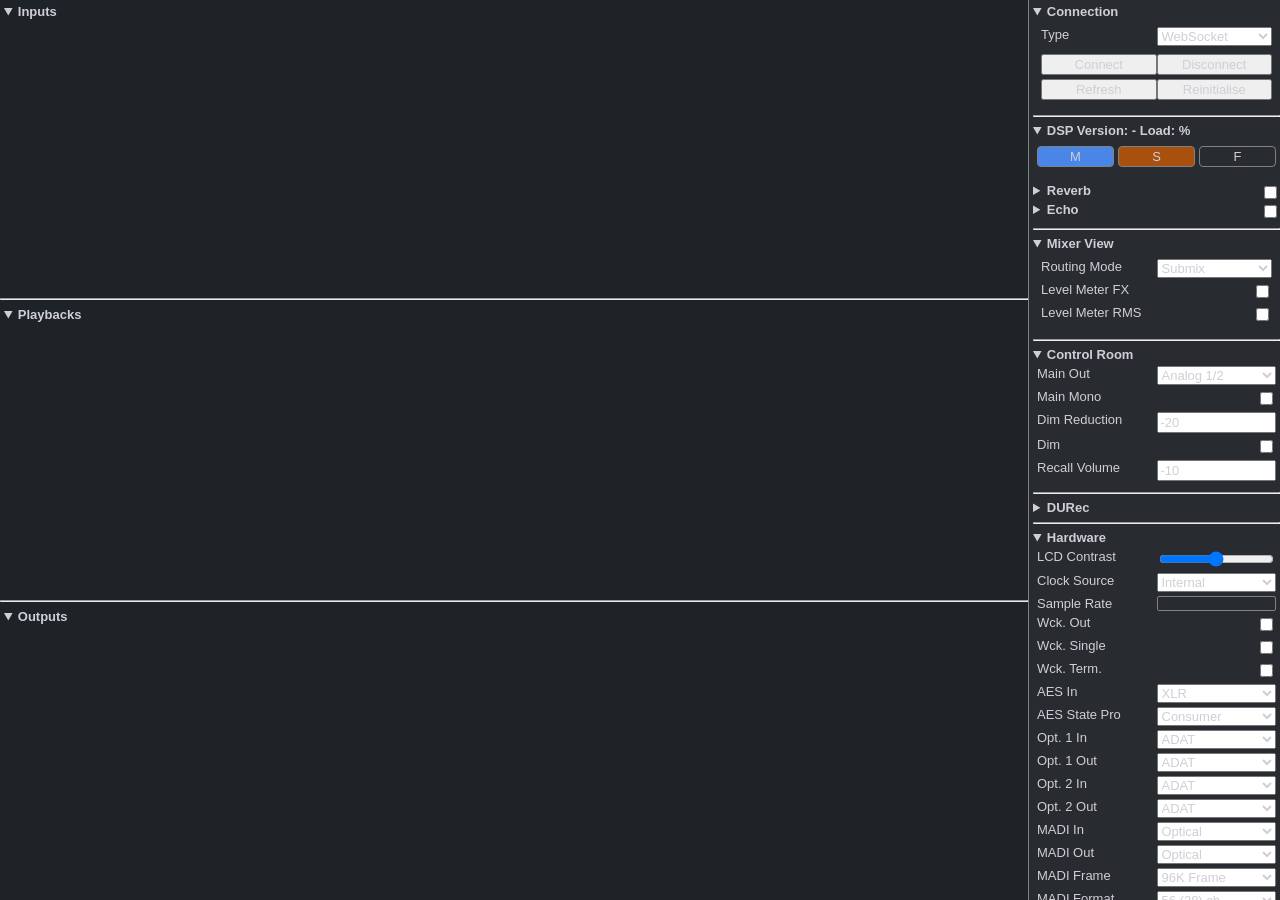
==== index.html @ 74b6ffef "web: few cosmetics in indes.html" ====
<!doctype html>
<html lang="en">
	<head>
		<title>oscmix Generic</title>
		<link rel="preload" href="css/theme/tm_dark_hi.css" as="style" />
		<link rel="stylesheet" href="css/theme/tm_dark_hi.css" />

		<link rel="preload" href="css/help.css" as="style" />
		<link rel="stylesheet" href="css/help.css" media="print" onload="this.media='all'" />
		<link rel="stylesheet" href="css/knob.css" />

		<link rel="preload" href="js/oscmix.js" as="script" />
		<link rel="preload" href="js/param.js" as="script" />
		<link rel="preload" href="js/help.js" as="script" />
	</head>
	<body>
		<template id="channel-template">
			<div class="channel-outer">
				<input id="submix" class="submix" type="radio" form="view" name="submix" data-type="output" />
				<div class="channel">
					<form id="channel-name-form" class="channel-name-form">
						<input id="channel-name" class="channel-name" />
					</form>
					<label id="pan">					
						<div class="knob-target"></div>
                    </label>
					<div class="channel-mute">
						<label class="toggle-button mute-button">M
						    <input class="mute-checkbox" type="checkbox"/>
						</label>
						<label class="toggle-button solo-button">S
						    <input class="solo-checkbox" type="checkbox"/>
						</label>
						<label class="toggle-button record-button">R
						    <input class="record-checkbox" type="checkbox"/>
						</label>
						<label class="toggle-button play-button">P
						    <input class="play-checkbox" type="checkbox"/>
						</label>
					</div>
					<div id="channel-meter-value" class="channel-meter-value">
						<div id="volume-meter-value">UFL</div>
					</div>
					<div id="channel-volume" class="channel-volume">
						<div id="volume-meter" class="meter-wrapper">
							<div class="meter-fill" style="height: 0%"></div>
						</div>
						<input
						id="volume-range"
						type="range"
						orient="vertical"
						min="-65"
						max="6"
						step="0.1"
						value="-65"
						list="volume-values" />
						<div class="channel-panel-buttons">
							<label class="toggle-button"
								>S<input type="checkbox" class="channel-show-settings"
								/></label>
							<label class="toggle-button channel-show-eq-label" data-type="input output"
								>EQ<input type="checkbox" class="channel-show-eq"
								/></label>
							<label class="toggle-button channel-show-dynamics-label" data-type="input output"
								>D<input type="checkbox" class="channel-show-dynamics"
								/></label>
						</div>
					</div>
					<input
					class="channel-volume-number"
					id="volume-number"
					type="number"
					min="-65"
					max="6"
					value="-65"
					step="0.5" />
					<select class="channel-volume-output" id="volume-output" data-type="input playback"></select>
				</div>
				<div class="channel-panel channel-panel-settings">
					<fieldset>
						<label>Stereo
							<span>
								<input type="checkbox" id="stereo" class="stereo" />
							</span>
						</label>
						<label data-flags="hi-z">Instr.
							<span>
								<input type="checkbox" id="hi-z" />
							</span>
						</label>
						<label data-flags="48v">48V
							<span>
								<input type="checkbox" id="48v" />
							</span>
						</label>
						<label data-flags="reflevel">Ref. Level
							<select id="reflevel">
								<option data-type="output">+4 dBu</option>
								<option>+13 dBu</option>
								<option>+19 dBu</option>
								<option data-type="output">+24 dBu</option>
							</select>
						</label>
						<label data-flags="gain">Gain
							<div class="knob-target"></div>
						</label>
						<!--							<label data-flags="eq/band1gain">bg1-->
						<!--								<div class="knob-target"></div>-->
						<!--							</label>-->
						<label data-flags="autoset">Autoset
							<span>
								<input type="checkbox" id="autoset" />
							</span>
						</label>
						<!---->
						<!--							<label data-flags="fx">FX-->
						<!--								<div class="knob-target"></div>-->
						<!--							</label>-->
						<label>FX
							<div class="fx-control">
								<input
								type="range"
								class="fx-slider"
								orient="vertical"
								min="-65"
								max="0"
								step="0.5"
								value="-65" />
								<input type="number" id="fx" min="-65" max="0" step="0.5" value="-65" />
							</div>
						</label>
						<!--						<label id="fx">-->
						<!--							<div class="knob-target"></div>-->
						<!--						</label>-->
						<label data-type="output">Crossfeed<select id="crossfeed">
								<option>Off</option>
								<option>1</option>
								<option>2</option>
								<option>3</option>
								<option>4</option>
								<option>5</option>
							</select></label>
						<label class="stereo-field">M/S Proc<span><input type="checkbox" id="msproc" /></span></label>
						<label>Phase<span><input type="checkbox" id="phase" /></span></label>
						<label data-type="output">Loopback<span><input type="checkbox" id="loopback" value="0" /></span></label>
						<label data-type="output">Volume Cal.
							<input
							id="volumecal"
							type="range"
							orient="vertical"
							min="-24"
							max="3"
							step="0.1"
							value="0" />
						</label>
						<label data-type="output">Room EQ
							<span>
								<input type="checkbox" id="roomeq" />
							</span>
						</label>
						<label data-type="output">REQ Delay
							<input
							id="roomeq/delay"
							type="range"
							orient="vertical"
							min="0"
							max="4.25"
							step="0.1"
							value="0" />
						</label>
						<label data-type="output">REQ b1 Type
							<input
							id="roomeq/band1type"
							type="range"
							orient="vertical"
							min="0"
							max="3"
							step="1"
							value="0" />
						</label>
						<label data-type="output">REQ b1 Gain
							<input
							id="roomeq/band1gain"
							type="range"
							orient="vertical"
							min="-20"
							max="20"
							step="0.1"
							value="0" />
						</label>
						<label data-type="output">REQ b2 Gain
							<input
							id="roomeq/band2gain"
							type="range"
							orient="vertical"
							min="-20"
							max="20"
							step="0.1"
							value="0" />
						</label>
						<!-- VOLUMECAL KNOB HIER
						<label data-flags="volumecal">VolCal
						<div class="knob-target"></div>
						</label>-->
						<!--							<button id="roomeq-show" data-type="output" class="roomeq">Room EQ</button>-->
					</fieldset>
				</div>
				<div class="channel-panel channel-panel-eq" data-type="input output">
					<svg id="eq-plot" class="eq-plot">
						<path id="eq-grid" class="eq-grid" />
						<polyline id="eq-curve" class="eq-curve" />
					</svg>
					<details open>
						<summary>EQ<input type="checkbox" id="eq" class="eq" /></summary>
						<div class="eq-controls">
							<div>Band</div>
							<div>1</div>
							<div>2</div>
							<div>3</div>
							<div>Type</div>
							<select id="eq/band1type">
								<option value="PEAK">Peak</option>
								<option value="LOW_SHELF">Low Shelf</option>
								<option value="HIGH_PASS">High Pass</option>
								<option value="LOW_PASS">Low Pass</option>
							</select>
							<output>Peak</output>
							<select id="eq/band3type">
								<option value="PEAK">Peak</option>
								<option value="HIGH_SHELF">High Shelf</option>
								<option value="LOW_PASS">Low Pass</option>
								<option value="HIGH_PASS">High Pass</option>
							</select>
							<div>Gain</div>
							<input id="eq/band1gain" type="number" min="-20" max="20" step="0.5" />
							<input id="eq/band2gain" type="number" min="-20" max="20" step="0.5" />
							<input id="eq/band3gain" type="number" min="-20" max="20" step="0.5" />
							<div>Freq.</div>
							<input id="eq/band1freq" type="number" min="20" max="20000" />
							<input id="eq/band2freq" type="number" min="20" max="20000" />
							<input id="eq/band3freq" type="number" min="20" max="20000" />
							<div>Q</div>
							<input id="eq/band1q" type="number" min="0.4" max="9.9" step="0.1" />
							<input id="eq/band2q" type="number" min="0.4" max="9.9" step="0.1" />
							<input id="eq/band3q" type="number" min="0.4" max="9.9" step="0.1" />
							<!--
							<label data-flags="eq/band1gain">bg1
							<div class="knob-target"></div>
							</label>
							<osc-knob id="eq/band1gain" min="-20" max="20" step="0.5" value="0" unit="dB" size="40" position="bottom-right"></osc-knob>
							<osc-knob id="eq/band2gain" min="-20" max="20" step="0.5" value="0" unit="dB" size="40"  position="bottom-right"></osc-knob>
							<osc-knob id="eq/band3gain" min="-20" max="20" step="0.5" value="0" unit="dB" size="40" position="bottom-right"></osc-knob>
							<div>Freq.</div>
							<osc-knob id="eq/band1freq" min="20" max="20000" step="1" value="1000" unit="Hz" size="40"></osc-knob>
							<osc-knob id="eq/band2freq" min="20" max="20000" step="1" value="1000" unit="Hz" size="40"></osc-knob>
							<osc-knob id="eq/band3freq" min="20" max="20000" step="1" value="1000" unit="Hz" size="40"></osc-knob>
							<div>Q</div>
							<osc-knob id="eq/band1q" min="0.4" max="9.9" step="0.1" value="1.0" size="40"></osc-knob>
							<osc-knob id="eq/band2q" min="0.4" max="9.9" step="0.1" value="1.0" size="40"></osc-knob>
							<osc-knob id="eq/band3q" min="0.4" max="9.9" step="0.1" value="1.0" size="40"></osc-knob>
							-->
						</div>
					</details>
					<details open>
						<summary>Low Cut<input id="lowcut" class="lowcut" type="checkbox" /></summary>
						<fieldset>
							<label
								>Slope<select id="lowcut/slope">
									<option>6 dB/oct</option>
									<option>12 dB/oct</option>
									<option>18 dB/oct</option>
									<option>24 dB/oct</option>
								</select></label
							>
							<label>Freq.<input id="lowcut/freq" type="number" min="20" max="500" /></label>
						</fieldset>
					</details>
				</div>
				<div class="channel-panel channel-panel-dynamics" data-type="input output">
					<details open>
						<summary>Dynamics<input id="dynamics" class="dynamics" type="checkbox" /></summary>
						<fieldset>
							<label>Gain<input id="dynamics/gain" type="number" min="-30" max="30" step="0.5" /></label>
							<label>Attack<input id="dynamics/attack" type="number" min="0" max="200" step="1" /></label>
							<label
								>Release<input id="dynamics/release" type="number" min="100" max="999" step="1"
								/></label>
							<label
								>Comp. Thres.<input id="dynamics/compthres" type="number" min="-60" max="0" step="0.5"
								/></label>
							<label
								>Comp. Ratio<input id="dynamics/compratio" type="number" min="1" max="10" step="0.1"
								/></label>
							<label
								>Exp. Thres.<input id="dynamics/expthres" type="number" min="-99" max="-20" step="0.5"
								/></label>
							<label
								>Exp. Ratio<input id="dynamics/expratio" type="number" min="1" max="10" step="0.1"
								/></label>
						</fieldset>
					</details>
					<details open>
						<summary>Auto Level<input id="autolevel" class="autolevel" type="checkbox" /></summary>
						<fieldset>
							<label>Max Gain
							    <input id="autolevel/maxgain" type="number" min="0" max="18" step="0.5"/>
							</label>
							<label>Headroom
							    <input id="autolevel/headroom" type="number" min="3" max="12" step="0.5"/></label>
							<label>Rise Time
							    <input id="autolevel/risetime" type="number" min="0.1" max="9.9" step="0.1"/>
							</label>
						</fieldset>
					</details>
				</div>
			</div>
		</template>
		<div id="channels">
			<details open><summary>Inputs</summary></details>
			<div id="inputs" class="channel-strip"></div>
			<hr />
			<details open><summary>Playbacks</summary></details>
			<div id="playbacks" class="channel-strip"></div>
			<hr />
			<details open><summary>Outputs</summary></details>
			<div id="outputs" class="channel-strip"></div>
		</div>
		<div id="sidebar">
			<details open>
				<summary>Connection<span id="connection-icon"></span></summary>
				<form id="connection">
					<fieldset>
						<label
							>Type<select id="connection-type">
								<option id="connection-type-websocket" selected>WebSocket</option>
								<option id="connection-type-midi">MIDI</option>
							</select>
						</label>
						<label class="connection-midi">MIDI Input<select id="connection-midi-input"></select></label>
						<label class="connection-midi">MIDI Output<select id="connection-midi-output"></select></label>
						<label class="connection-websocket"
							>Server<input id="connection-websocket-address" size="1" value="ws://localhost:8222"
							/></label>
					</fieldset>
					<fieldset>
						<button id="connection-connect">Connect</button>
						<button id="connection-disconnect">Disconnect</button>
						<button id="connection-refresh">Refresh</button>
						<button id="connection-reinitialise">Reinitialise</button>
					</fieldset>
				</form>
			</details>
			<hr />
		

			<details open>
				<summary>
					DSP Version: <span id="hardware-dspvers"></span> - Load: <span id="hardware-dspload"></span>%
				</summary>
				<form id="global">
					<div class="controlroom-button-group">
						<label class="toggle-button" title="Global Mute Enable">
							M<input id="controlroom-muteenable" type="checkbox" />
						</label>
						<label class="toggle-button" title="Global Solo Enable">
							S<input id="main-soloenable" type="checkbox" />
						</label>
						<label class="toggle-button" title="Global AdHoc Fadergroup">
							F<input id="main-adhocfaderenable" type="checkbox" />
						</label>
					</div>
					<fieldset>
						<!--<label>DSP Load<output id="hardware-dspload"></output></label>-->
						<!--<label>DSP Version<output id="hardware-dspvers"></output></label>	-->
					</fieldset>
				</form>
			</details>

			<details>
				<summary>Reverb<input id="reverb-enabled" type="checkbox" /></summary>
				<fieldset>
					<label>Type
                        <select id="reverb-type">
							<option>Small Room</option>
							<option>Medium Room</option>
							<option>Large Room</option>
							<option>Walls</option>
							<option>Shorty</option>
							<option>Attack</option>
							<option>Swagger</option>
							<option>Old School</option>
							<option>Echoistic</option>
							<option>8plus9</option>
							<option>Grand Wide</option>
							<option>Thicker</option>
							<option>Envelope</option>
							<option>Gated</option>
							<option>Space</option>
						</select>
					</label>
					<label>Pre Delay<input id="reverb-predelay" type="number" min="0" max="999" step="1" /></label>
					<label>Low Cut<input id="reverb-lowcut" type="number" min="20" max="500" step="1" /></label>
					<label>Room Scale<input id="reverb-roomscale" type="number" min="0.5" max="3" step="0.01" /></label>
					<label>Attack<input id="reverb-attack" type="number" min="5" max="400" step="1" /></label>
					<label>Hold<input id="reverb-hold" type="number" min="5" max="400" step="1" /></label>
					<label>Release<input id="reverb-release" type="number" min="5" max="400" step="1" /></label>
					<label>High Cut<input id="reverb-highcut" type="number" min="2000" max="20000" step="100" /></label>
					<label>Time<input id="reverb-time" type="number" min="0.1" max="4.9" step="0.1" /></label>
					<label>High Damp<input id="reverb-highdamp" type="number" min="2000" max="20000" step="100"/></label>
					<label>Smooth<input id="reverb-smooth" type="number" min="0" max="100" step="1" /></label>
					<label>Volume<input id="reverb-volume" type="number" min="-65" max="6" step="0.5" /></label>
					<label>Width<input id="reverb-width" type="number" min="0" max="1" step="0.01" /></label>
				</fieldset>
			</details>
	
			<details>
				<summary>Echo<input id="echo-enabled" type="checkbox" /></summary>
				<fieldset>
					<label>Type
                        <select id="echo-type">
							<option>Stereo Echo</option>
							<option>Stereo Cross</option>
							<option>Pong Echo</option>
						</select></label>
					<label>Delay<input id="echo-delay" type="number" min="0" max="2" step="0.01" /></label>
					<label>Feedback<input id="echo-feedback" type="number" min="0" max="100" step="1" /></label>
					<label>Width<input id="echo-width" type="number" min="0" max="1" step="0.01" /></label>
					<label>High Cut
                        <select id="echo-highcut">
							<option>Off</option>
							<option>16 kHz</option>
							<option>12 kHz</option>
							<option>8 kHz</option>
							<option>4 kHz</option>
							<option>2 kHz</option>
						</select>
					</label>
					<label>Volume<input id="echo-volume" type="number" min="-65" max="6" step="0.5" /></label>
				</fieldset>
			</details>
			<hr />
			<details open>
				<summary>Mixer View</summary>
				<form id="view">
					<fieldset>
						<label
							>Routing Mode<select id="routing-mode" name="routingmode">
								<option value="submix">Submix</option>
								<option value="free">Free</option>
							</select></label
						>
						<label
							>Level Meter FX<span><input id="meter-fx" name="meterfx" type="checkbox" /></span
							></label>
						<label
							>Level Meter RMS<span><input id="meter-rms" name="meterrms" type="checkbox" /></span
							></label>
					</fieldset>
				</form>
			</details>
			<hr />


			<!--			<details>
			<summary>Reverb<input id="reverb-enabled" type="checkbox"></summary>
			<fieldset>
			<label>Type<select id="reverb-type">
			<option>Small Room</option>
			<option>Medium Room</option>
			<option>Large Room</option>
			<option>Walls</option>
			<option>Shorty</option>
			<option>Attack</option>
			<option>Swagger</option>
			<option>Old School</option>
			<option>Echoistic</option>
			<option>8plus9</option>
			<option>Grand Wide</option>
			<option>Thicker</option>
			<option>Envelope</option>
			<option>Gated</option>
			<option>Space</option>
			</select></label>
			<label>Pre Delay<input id="reverb-predelay" type="number" min="0" max="999" step="1"></label>
			<label>Low Cut<input id="reverb-lowcut" type="number" min="20" max="500" step="1"></label>
			<label>Room Scale<input id="reverb-roomscale" type="number" min="0.5" max="3" step="0.01"></label>
			<label>Attack<input id="reverb-attack" type="number" min="5" max="400" step="1"></label>
			<label>Hold<input id="reverb-hold" type="number" min="5" max="400" step="1"></label>
			<label>Release<input id="reverb-release" type="number" min="5" max="400" step="1"></label>
			<label>High Cut<input id="reverb-highcut" type="number" min="2000" max="20000" step="100"></label>
			<label>Time<input id="reverb-time" type="number" min="0.1" max="4.9" step="0.1"></label>
			<label>High Damp<input id="reverb-highdamp" type="number" min="2000" max="20000" step="100"></label>
			<label>Smooth<input id="reverb-smooth" type="number" min="0" max="100" step="1"></label>
			<label>Volume<input id="reverb-volume" type="number" min="-65" max="6" step="0.5"></label>
			<label>Width<input id="reverb-width" type="number" min="0" max="1" step="0.01"></label>
			</fieldset>
			</details>
			<hr>
			<details>
			<summary>Echo<input id="echo-enabled" type="checkbox"></summary>
			<fieldset>
			<label>Type<select id="echo-type">
			<option>Stereo Echo</option>
			<option>Stereo Cross</option>
			<option>Pong Echo</option>
			</select></label>
			<label>Delay<input id="echo-delay" type="number" min="0" max="2" step="0.01"></label>
			<label>Feedback<input id="echo-feedback" type="number" min="0" max="100" step="1"></label>
			<label>Width<input id="echo-width" type="number" min="0" max="1" step="0.01"></label>
			<label>High Cut<select id="echo-highcut">
			<option>Off</option>
			<option>16 kHz</option>
			<option>12 kHz</option>
			<option>8 kHz</option>
			<option>4 kHz</option>
			<option>2 kHz</option>
			</select></label>
			<label>Volume<input id="echo-volume" type="number" min="-65" max="6" step="0.5"></label>
			</fieldset>
			</details>
			<hr>-->

			<details open>
				<summary>Control Room</summary>
				<fieldset>
					<label
						>Main Out<select id="controlroom-mainout">
							<option>Analog 1/2</option>
							<option>Analog 3/4</option>
							<option>Analog 5/6</option>
							<option>Analog 7/8</option>
							<option>Phones 9/10</option>
							<option>Phones 11/12</option>
							<option>AES L/R</option>
							<option>ADAT 1/2</option>
							<option>ADAT 3/4</option>
							<option>ADAT 5/6</option>
							<option>ADAT 7/8</option>
							<option>ADAT 9/10</option>
							<option>ADAT 11/12</option>
							<option>ADAT 13/14</option>
							<option>ADAT 15/16</option>
						</select></label
					>
					<label
						>Main Mono<span><input id="controlroom-mainmono" type="checkbox" /></span
						></label>
					<label
						>Dim Reduction<input
						id="controlroom-dimreduction"
						type="number"
						min="-65"
						max="0"
						step="0.1"
						value="-20"
						/></label>
					<label>Dim
					    <span>
					        <input id="controlroom-dim" type="checkbox" />
					     </span>
					</label>
					<label
						>Recall Volume<input
						id="controlroom-recallvolume"
						type="number"
						min="-65"
						max="0"
						step="0.1"
						value="-10"
						/></label>
				</fieldset>
			</details>
			<hr />
			<details>
				<summary>DURec</summary>
				<fieldset>
					<label
						>File:
						<select id="durec-file">
							<option value="-1">New Recording...</option>
						</select>
					</label>
					<label>Samplerate: <output id="durec-samplerate">---</output></label>
					<label>Channels: <output id="durec-channels">--</output></label>
					<label
						>Time:
						<input type="range" id="durec-time" min="0" max="0" step="1" />
					</label>
					<output id="durec-time-display">00:00:00</output>
					<div class="durec-controls">
						<button id="durec-record">Record</button>
						<button id="durec-play">Play</button>
						<button id="durec-stop">Stop</button>
						<button id="durec-delete">Delete</button>
					</div>
				</fieldset>
			</details>
			<hr />
			<details open>
				<summary>Hardware</summary>
				<fieldset>
					<label>LCD Contrast
						<input
						type="range"
						id="hardware-lcdcontrast"
						orient="vertical"
						min="-20"
						max="20"
						step="1"
						value="0" />
					</label>
					<label>Clock Source
						<select id="clock-source">
							<option>Internal</option>
							<option>Word Clock</option>
							<option>AES (S/PDIF)</option>
							<option>Opt. 1 (AES)</option>
							<option>Opt. 2 (Optical)</option>
							<option>MADI Opt.</option>
							<option>MADI Coax.</option>
						</select>
					</label>
					<label>Sample Rate<output id="clock-samplerate"></output></label>
					<label>Wck. Out<span><input id="clock-wckout" type="checkbox" /></span></label>
					<label>Wck. Single<span><input id="clock-wcksingle" type="checkbox" /></span></label>
					<label>Wck. Term.<span><input id="clock-wckterm" type="checkbox" /></span></label>
					<label>AES In
						<select id="hardware-aesin">
							<option>XLR</option>
							<option>Opt. 2</option>
						</select>
					</label>
					<label>AES State Pro<select id="hardware-spdifout">
							<option>Consumer</option>
							<option>Professional</option>
						</select></label>
					<label
						>Opt. 1 In<select id="hardware-opticalin">
							<option>ADAT</option>
							<option>S/PDIF</option>
						</select></label
					>
					<label
						>Opt. 1 Out<select id="hardware-opticalout">
							<option>ADAT</option>
							<option>S/PDIF</option>
						</select></label
					>
					<label
						>Opt. 2 In<select id="hardware-opticalin2">
							<option>ADAT</option>
							<option>S/PDIF</option>
							<option>AES</option>
						</select></label
					>
					<label
						>Opt. 2 Out<select id="hardware-opticalout2">
							<option>ADAT</option>
							<option>S/PDIF</option>
							<option>AES</option>
						</select></label
					>
					<label
						>MADI In
						<select id="hardware-madiinput">
							<option>Optical</option>
							<option>Coaxial</option>
							<option>Auto</option>
							<option>Split</option>
						</select>
					</label>
					<label
						>MADI Out
						<select id="hardware-madioutput">
							<option>Optical</option>
							<option>Mirror</option>
							<option>Split</option>
						</select>
					</label>
					<label
						>MADI Frame
						<select id="hardware-madiframe">
							<option>96K Frame</option>
							<option>48K Frame</option>
						</select>
					</label>
					<label
						>MADI Format
						<select id="hardware-madiformat">
							<option>56 (28) ch</option>
							<option>64 (32 ch)</option>
						</select>
					</label>
					<label
						>Record EQ+D<span><input id="hardware-eqdrecord" type="checkbox" /></span
						></label>
					<label
						>DSP Available
						<output id="hardware-dspavail"></output>
					</label>
					<label
						>DSP Status
						<output id="hardware-dspstatus"></output>
					</label>
					<label
						>CC Mode<select id="hardware-ccmode">
							<option>Off</option>
							<option>On</option>
						</select></label
					>
					<label
						>Interface Mode<select id="hardware-interfacemode">
							<option>Auto</option>
							<option>USB2</option>
							<option>USB3</option>
							<option>CC</option>
						</select></label
					>
					<label
						>CC Mix<select id="hardware-ccmix">
							<option>TotalMix</option>
							<option>6 ch. + phones</option>
							<option>8 ch.</option>
							<option>20 ch.</option>
						</select></label
					>

					<label
						>CC Routing<select id="hardware-ccrouting">
							<option>All Ch.</option>
							<option>Phones</option>
						</select></label
					>
					<label
						>Standalone MIDI<select id="hardware-standalonemidi">
							<option>Off</option>
							<option>MIDI 1</option>
							<option>MIDI 2</option>
						</select></label
					>
					<label
						>Standalone ARC<select id="hardware-standalonearc">
							<option>Volume</option>
							<option>1s Op</option>
							<option>Normal</option>
						</select></label
					>
				</fieldset>
			</details>
			<hr />
			<details>
				<summary>Keys</summary>
				<fieldset>
					<label>Lock Keys
                        <select id="hardware-lockkeys">
							<option>Off</option>
							<option>Keys</option>
							<option>All</option>
						</select>
					</label>
					<label>Remap Keys
					    <span>
					        <input id="hardware-remapkeys" type="checkbox" />
					    </span>
					</label>
					<!--					<label>Remap Keys<select id="hardware-remapkeys">-->
					<!--						<option>Off</option>-->
					<!--						<option>On</option>-->
					<!--					</select></label>-->
					<label>MIC / GAIN
                        <select id="hardware-programkey01">
							<option>Default</option>
							<option>Load Setup 1</option>
							<option>Load Setup 2</option>
							<option>Load Setup 3</option>
							<option>Load Setup 4</option>
							<option>Load Setup 5</option>
							<option>Load Setup 6</option>
							<option>DIM</option>
							<option>Recall</option>
							<option>Mute Enable</option>
							<option>Main Mono</option>
							<option>Main Mute</option>
							<option>Main Out Low Cut</option>
							<option>Main Out EQ</option>
							<option>Main Out Dynamics</option>
							<option>Main Out AutoLevel</option>
							<option>Phones 9/10 Mute</option>
							<option>Phones 9/10 Low Cut</option>
							<option>Phones 9/10 EQ</option>
							<option>Phones 9/10 Dynamics</option>
							<option>Phones 9/10 AutoLevel</option>
							<option>Phones 11/12 Mute</option>
							<option>Phones 11/12 Low Cut</option>
							<option>Phones 11/12 EQ</option>
							<option>Phones 11/12 Dynamics</option>
							<option>Phones 11/12 AutoLevel</option>
							<option>Reverb enable</option>
							<option>Echo enable</option>
							<option>Durec Record</option>
							<option>Durec Play/Pause</option>
							<option>Durec Stop</option>
							<option>Durec Previous</option>
							<option>Durec Next</option>
							<option>TotalMix FX</option>
						</select>
					</label>
					<label>REC / PLAY
                        <select id="hardware-programkey02">
							<option>Default</option>
							<option>Load Setup 1</option>
							<option>Load Setup 2</option>
							<option>Load Setup 3</option>
							<option>Load Setup 4</option>
							<option>Load Setup 5</option>
							<option>Load Setup 6</option>
							<option>DIM</option>
							<option>Recall</option>
							<option>Mute Enable</option>
							<option>Main Mono</option>
							<option>Main Mute</option>
							<option>Main Out Low Cut</option>
							<option>Main Out EQ</option>
							<option>Main Out Dynamics</option>
							<option>Main Out AutoLevel</option>
							<option>Phones 9/10 Mute</option>
							<option>Phones 9/10 Low Cut</option>
							<option>Phones 9/10 EQ</option>
							<option>Phones 9/10 Dynamics</option>
							<option>Phones 9/10 AutoLevel</option>
							<option>Phones 11/12 Mute</option>
							<option>Phones 11/12 Low Cut</option>
							<option>Phones 11/12 EQ</option>
							<option>Phones 11/12 Dynamics</option>
							<option>Phones 11/12 AutoLevel</option>
							<option>Reverb enable</option>
							<option>Echo enable</option>
							<option>Durec Record</option>
							<option>Durec Play/Pause</option>
							<option>Durec Stop</option>
							<option>Durec Previous</option>
							<option>Durec Next</option>
							<option>TotalMix FX</option>
						</select>
					</label>
					<label>CHAN / MIX
                        <select id="hardware-programkey03">
							<option>Default</option>
							<option>Load Setup 1</option>
							<option>Load Setup 2</option>
							<option>Load Setup 3</option>
							<option>Load Setup 4</option>
							<option>Load Setup 5</option>
							<option>Load Setup 6</option>
							<option>DIM</option>
							<option>Recall</option>
							<option>Mute Enable</option>
							<option>Main Mono</option>
							<option>Main Mute</option>
							<option>Main Out Low Cut</option>
							<option>Main Out EQ</option>
							<option>Main Out Dynamics</option>
							<option>Main Out AutoLevel</option>
							<option>Phones 9/10 Mute</option>
							<option>Phones 9/10 Low Cut</option>
							<option>Phones 9/10 EQ</option>
							<option>Phones 9/10 Dynamics</option>
							<option>Phones 9/10 AutoLevel</option>
							<option>Phones 11/12 Mute</option>
							<option>Phones 11/12 Low Cut</option>
							<option>Phones 11/12 EQ</option>
							<option>Phones 11/12 Dynamics</option>
							<option>Phones 11/12 AutoLevel</option>
							<option>Reverb enable</option>
							<option>Echo enable</option>
							<option>Durec Record</option>
							<option>Durec Play/Pause</option>
							<option>Durec Stop</option>
							<option>Durec Previous</option>
							<option>Durec Next</option>
							<option>TotalMix FX</option>
						</select>
					</label>
					<label>SETUP / REV
                        <select id="hardware-programkey04">
							<option>Default</option>
							<option>Load Setup 1</option>
							<option>Load Setup 2</option>
							<option>Load Setup 3</option>
							<option>Load Setup 4</option>
							<option>Load Setup 5</option>
							<option>Load Setup 6</option>
							<option>DIM</option>
							<option>Recall</option>
							<option>Mute Enable</option>
							<option>Main Mono</option>
							<option>Main Mute</option>
							<option>Main Out Low Cut</option>
							<option>Main Out EQ</option>
							<option>Main Out Dynamics</option>
							<option>Main Out AutoLevel</option>
							<option>Phones 9/10 Mute</option>
							<option>Phones 9/10 Low Cut</option>
							<option>Phones 9/10 EQ</option>
							<option>Phones 9/10 Dynamics</option>
							<option>Phones 9/10 AutoLevel</option>
							<option>Phones 11/12 Mute</option>
							<option>Phones 11/12 Low Cut</option>
							<option>Phones 11/12 EQ</option>
							<option>Phones 11/12 Dynamics</option>
							<option>Phones 11/12 AutoLevel</option>
							<option>Reverb enable</option>
							<option>Echo enable</option>
							<option>Durec Record</option>
							<option>Durec Play/Pause</option>
							<option>Durec Stop</option>
							<option>Durec Previous</option>
							<option>Durec Next</option>
							<option>TotalMix FX</option>
						</select>
					</label>
				</fieldset>
			</details>
            <hr />
            <details>
				<summary>Setups</summary>
				<form id="setup" title="Setup Slots">
					<div class="controlroom-button-group">
						<fieldset>
							<label class="toggle-button" title="Setup 1"
								>Setup 1
								<input type="radio" name="setup-slot" value="0" class="setup-slot" />
							</label>
							<label class="toggle-button" title="Setup 2"
								>Setup 2
								<input type="radio" name="setup-slot" value="1" class="setup-slot" />
							</label>
							<label class="toggle-button" title="Setup 3"
								>Setup 3
								<input type="radio" name="setup-slot" value="2" class="setup-slot" />
							</label>
							<label class="toggle-button" title="Setup 4"
								>Setup 4
								<input type="radio" name="setup-slot" value="3" class="setup-slot" />
							</label>
							<label class="toggle-button" title="Setup 5"
								>Setup 5
								<input type="radio" name="setup-slot" value="4" class="setup-slot" />
							</label>
							<label class="toggle-button" title="Setup 6"
								>Setup 6
								<input type="radio" name="setup-slot" value="5" class="setup-slot" />
							</label>
						</fieldset>
					</div>
					<div class="controlroom-button-group">
						<label class="toggle-button" title="Store current state into selected setup slot on device">
							Store<input id="store-button" type="checkbox" />
						</label>
						<label class="toggle-button" title="Load selected setup state from device (Doesn't work yet - needs to be implemented)">
							Load<input id="load-button" type="checkbox" />
						</label>
					</div>
					<!--
					<div class="store-action">
					<button type="button" id="store-button" class="toggle-button">Store</button>
					</div>-->
				</form>
			</details>
			<hr />
			<details>
				<summary>ARC USB</summary>
				<fieldset>
					<label title="Open ARC USB Control Window">ARC Control
						<button id="open-arc-control">Open ARC</button>
					</label>
				</fieldset>
			</details>
			<hr />
				<details>
				<summary>UI Settings</summary>
				<fieldset>
					<label title="Shows Help for URL Parameters">Help:
						<button class="help-button" id="url-help-button">Open</button>
					</label>
				</fieldset>
				<form id="ui-settings">
					<fieldset>
						<label title="Select your preferred UI Theme">Theme:
							<select id="ui-style-select">
								<option value="css/theme/tm_dark_hi.css">TM dark (High Contrast)</option>
								<option value="css/theme/tm_dark.css">TM dark</option>
								<option value="css/theme/tm_light.css">TM light</option>
								<option value="css/theme/default.css">Minimal</option>
								<option value="css/theme/cust.css">Custom</option>
							</select>
						</label>
					</fieldset>
				</form>
			</details>
			<hr />
			<div id="help-container"></div>
			<details>
				<summary>Debug</summary>
				<form id="debug">
					<fieldset>
						<legend>Console Log</legend>
						<label title="Logs incoming OSC Messages in Broser Console. For better Performance, disable if not needed.">
							<input type="checkbox" id="debug-incoming"> Incoming OSC
						</label><br>
						<label title="Logs outgoing OSC Messages in Broser Console. For better Performance, disable if not needed.">
							<input type="checkbox" id="debug-outgoing"> Outgoing OSC
						</label><br>
						<label title="Logs other OSC Messages in Broser Console. For better Performance, disable if not needed.">
							<input type="checkbox" id="debug-other"> Other OSC
						</label><br>
						<label title="Logs Level-Meter OSC Messages in Broser Console. Floods the Console! Eenable only if needed.">>
							<input type="checkbox" id="debug-level"> Levels
						</label><br>
						<label title="Logs ARC USB related OSC Messages in Broser Console. For better Performance, disable if not needed.">>
							<input type="checkbox" id="debug-arc"> ARC messages
						</label>
					</fieldset>
					<fieldset>
						<legend>Register/Value</legend>
						<label>Reg (0x...)
							<input id="debug-register" />
						</label>
						<label>Val (0x...)
							<input id="debug-value" />
						</label>
						<label>Send to Unit
							<button id="debug-set-register">Fire!</button>
						</label>
					</fieldset>
				</form>
			</details>
			<hr />
		</div>
		<datalist id="volume-values">
			<option value="6" label="6 dB"></option>
			<option value="0" label="0 dB"></option>
			<option value="-6" label="-6 dB"></option>
			<option value="-18" label="-18 dB"></option>
			<option value="-42" label="-42 dB"></option>
		</datalist>
		<script>
			window.addEventListener("DOMContentLoaded", function () {
				if (typeof configureFromUrl === "function") {
					configureFromUrl();
				}
				if (typeof initHelp !== "undefined") {
					initHelp();
				}
			});
		</script>
		<script type="module" src="js/oscmix.js" defer></script>
		<script src="js/param.js" defer></script>
		<script src="js/help.js" defer></script>
		<script type="module" src="js/knob.js" defer></script>
	</body>
</html>
---- css/theme/tm_dark_hi.css ----
:root {

	/* Dimensions */
	--channel-width: 90px;
	--sidebar-width: 19em;

	/* Base Colors */
	--background-color: #1E2328;
	--background-sidebar-color: #282c30;
	--background-submix-color: #47525C;
	--text-color: #d0ced6;
	--text-highlight-color: #fbf8f8;
	--border-color: gray;
	--border-highlight-color: lightgray;

	/* Base Toggle-Button colors */
	--toggle-hover-color: #606a6f;
	--toggle-active-color: #f8f8f8;
	--toggle-checked-color: #ccc;

	/* Mute, Solo & AdHoc Fader colors */
	--mute-color: #4a86e8;
	--mute-highlight-color: #1a45ee;
	--mute-highlight-color-shadow: rgba(0, 95, 252, 0.8);
	--solo-color: #dd5f00b5;
	--solo-highlight-color: #f67c0a;
	--solo-highlight-color-shadow: rgba(255, 102, 0, 0.8);
	--adhoc-color: #ffffff00;
	--adhoc-highlight-color: #d39f27;
	--adhoc-highlight-color-shadow: rgb(122 99 42 / 82%);

	/* Store/Load Button colors */
	--store-color: #f8000085;
	--store-highlight-color: #f80000;
	--store-highlight-color-shadow: rgb(255 0 0 / 82%);
	--load-color: rgba(0, 248, 0, 0.53);
	--load-highlight-color: #00f800;
	--load-highlight-color-shadow: rgb(255 0 0 / 82%);

	/* Meter-colors */
	--meter-red: #f33628;
	--meter-orange: #ff8100;
	--meter-yellow: #d1f000;
	--meter-green: #03ff00;
	--meter-bg-color: #222;
	
	/* EQ-colors */
	--eq-plot-bg: linear-gradient(to right, #400000, #004000, #000040);

	/* Knob-colors */
	--knob-bg-color: #555;
	--knob-border-color: orange;
	--knob-marker-color: #fff;

	/* FX-colors */
	--fx-ring-green: #00ff00;
	--fx-ring-yellow: #ffff00;
	--fx-ring-orange: #ff7f00;
	--fx-ring-red: #ff0000;
	--fx-center-bg: #444;
	--fx-center-border: #00ffa1;
}

* {
	font-family: sans-serif;
	color: var(--text-color);
	font-size: small;
}

body {
	display: flex;
	margin: 0;
	background-color: var(--background-color);
	scrollbar-color: var(--border-color) var(--background-color);
}

html, body {
	height: 100%;
}

summary {
	font-weight: bold;
	overflow: hidden;
}

summary > input {
	float: right;
}

fieldset {
	display: grid;
	grid-template-columns: repeat(2, minmax(0, 1fr));
	border: 0;
	padding: 0;
}

fieldset > label {
	display: contents;
}

fieldset span:has(input[type="checkbox"]) {
	text-align: right;
}

fieldset output {
	border: 1px solid var(--border-color);
	border-radius: 2px;
}

output {
	font-size: smaller;
	padding: 2px;
}

.toggle-button {
	font-size: small;
	border: 1px solid var(--border-color);
	text-align: center;
	padding: 2px;
}

.toggle-button > input[type="checkbox"] {
	display: none;
}

.toggle-button:hover {
	background-color: var(--toggle-hover-color);
}

.toggle-button:active {
	background-color: var(--toggle-active-color);
}

.toggle-button:has(> input[type="checkbox"]:checked) {
	background-color: var(--toggle-checked-color);
}

/* Mute & Solo Buttons */
.toggle-button.mute-button:has(> .mute-checkbox:checked) {
	background-color: var(--mute-color) !important;
	color: var(--text-highlight-color);
}

.toggle-button.solo-button:has(> .solo-checkbox:checked) {
	background-color: var(--solo-color) !important;
	color: var(--text-highlight-color);
}

/* Rec & Play Buttons */
.toggle-button.record-button:has(> .record-checkbox:checked) {
	background-color: red !important;
	color: var(--text-highlight-color);
}

.toggle-button.play-button:has(> .play-checkbox:checked) {
	background-color: green !important;
	color: var(--text-highlight-color);
}

/* Setup Slots & Store Buttons */
.toggle-button.slot-button:has(> .slot-checkbox:checked) {
	background-color: var(--mute-color);
	color: var(--text-highlight-color);
}

.toggle-button.store-button:has(> .store-checkbox:checked) {
	background-color: red;
	color: var(--text-highlight-color);
}

.toggle-button.load-button:has(> .load-checkbox:checked) {
	background-color: greenyellow;
	color: var(--text-highlight-color);
}

/* Highlight if Global Mute/Solo enabled */
body.global-mute-enabled .toggle-button.mute-button:has(> .mute-checkbox:checked) {
	background-color: var(--mute-highlight-color) !important;
	box-shadow: 0 0 8px 2px var(--mute-highlight-color-shadow);
}

body.global-solo-enabled .toggle-button.solo-button:has(> .solo-checkbox:checked) {
	background-color: var(--solo-highlight-color) !important;
	box-shadow: 0 0 8px 2px var(--solo-highlight-color-shadow);
}

#sidebar {
	background-color: var(--background-sidebar-color);
	border-left: 1px solid var(--border-color);
	overflow-y: auto;
	padding: 4px 0 4px 4px;
	flex: 0 0 var(--sidebar-width);
}

#sidebar > details > :not(:first-child) {
	padding: 4px;
}

#sidebar fieldset {
	row-gap: 4px;
	padding: 4px;
	margin: 0;
}

#connection-icon {
	float: right;
	font-weight: normal;
	font-size: smaller;
}

#connection-icon::after {
	margin-left: 2px;
}

#connection-icon[data-state="connected"]::after {
	content: "\1F7E2";
}

#connection-icon[data-state="failed"]::after {
	content: "\274C";
}

label:has(#connection-type:not([data-value="MIDI"])) ~ .connection-midi {
	display: none;
}

label:has(#connection-type:not([data-value="WebSocket"])) ~ .connection-websocket {
	display: none;
}

#channels {
	display: flex;
	flex-direction: column;
	flex-grow: 1;
	overflow: auto;
}

#channels > details {
	padding: 4px;
}

/* HACK: it seems display: flex doesn't work properly in <details> */
#channels > details:not([open]) + .channel-strip {
	display: none;
}

#channels > hr {
	margin: 3px 0;
}

.channel-strip {
	flex-basis: 400px;
	display: flex;
	flex-shrink: 1;
	min-height: 200px;
	overflow-x: auto;
	column-gap: 5px;
	padding: 2px 4px;
}

.channel-outer {
	display: flex;
	outline: 1px solid var(--border-color);
	border-radius: 4px;
	overflow: clip;
}

.channel-outer [data-flags]:not(
.channel-outer[data-flags~="input"] [data-flags~="input"],
.channel-outer[data-flags~="output"] [data-flags~="output"],
.channel-outer[data-flags~="playback"] [data-flags~="playback"],
.channel-outer[data-flags~="48v"] [data-flags~="48v"],
.channel-outer[data-flags~="hi-z"] [data-flags~="hi-z"],
.channel-outer[data-flags~="reflevel"] [data-flags~="reflevel"],
.channel-outer[data-flags~="gain"] [data-flags~="gain"],
.channel-outer[data-flags~="autoset"] [data-flags~="autoset"])
{
	display: none;
}

:root:has(#routing-mode > option:checked[value="submix"]) .channel-outer:has(.submix:checked) {
	outline: 2px solid var(--border-highlight-color);
	background-color: var(--background-submix-color);
}

.submix {
	display: none;
}

.channel-outer.channel-right:has(.stereo:checked) {
	display: none;
}

.channel {
	display: flex;
	flex-direction: column;
	width:  var(--channel-width);
}

.channel > * {
	border: 0;
}

.channel > :not(:last-child) {
	border-bottom: 1px solid var(--border-color);
}

.channel:has(.channel-show-settings:not(:checked)) ~ .channel-panel-settings {
	display: none;
}

.channel:has(.channel-show-eq:not(:checked)) ~ .channel-panel-eq {
	display: none;
}

.channel:has(.channel-show-dynamics:not(:checked)) ~ .channel-panel-dynamics {
	display: none;
}

.channel-name-form {
	display: flex;
	flex-direction: column;
}

.channel-name {
	text-align: center;
	font-weight: bold;
	border: 0;
	background-color: var(--background-color);
}

.channel-name:read-only {
	outline: none;
}

.channel-pan {
	text-align: center;
	height: 80px;
	width: 80px;
}

.channel-pan[type="range"] {
	appearance: none;
	border-radius: 4px;
	border: 1px solid green;
	background-color: darkgray;
}

.channel-volume input[type="range"] {
	appearance: none;
	width: 4px;
	border-radius: 6px;
	border: 6px solid darkgray;
	background-color: black
}

.channel-volume input[type="range"]::-webkit-slider-thumb {
	appearance: none;
	width: 18px;
	height: 54px;
	background: url('../../img/fader_silver.png') no-repeat;
	background-size: 18px 54px;
	background-position: 0 1px;
	transform: translateY(3px);
	margin-left: -18px;
}

.channel-volume input[type="range"]::-moz-range-thumb {
	width: 18px;
	height: 54px;
	background: url('../../img/fader_silver.png') no-repeat;
	background-size: 18px 54px;
	background-position: 0 1px;
	transform: translateY(3px);
	margin-left: -18px;
	border: none;
}

input[type=range]:focus {
	outline: none;
}

.channel-mute {
	display: flex;
	justify-content: center;
}

.channel-mute > label {
	border-width: 0;
	padding-block: 1px;
	flex-grow: 1;
}

.channel-mute > label:first-of-type {
	border-right-width: 1px;
}

.channel-meter-value {
	display: flex;
	justify-content: space-evenly;
	margin: 2px 4px;
	border: 1px solid var(--border-color);
	border-radius: 8px;
	font-size: 0.75em;
}

.channel-volume {
	display: flex;
	flex-grow: 1;
	min-height: 0;
}

.channel-volume meter {
	min-width: 22%;
	height: auto;
}

.channel-volume meter::-webkit-meter-optimum-value {
	transition: 0.1s inline-size;
	background: linear-gradient(to top,
	var(--meter-green) 0%,
	var(--meter-yellow) 65%,
	var(--meter-red) 100%
	);
}

.channel-volume meter + meter {
	margin-left: 0;
}

.channel-volume meter:not(:only-of-type) {
	block-size: 8px;
}

.channel-volume meter::-webkit-meter-suboptimum-value {
	background: var(--meter-yellow);
}

.channel-volume meter::-webkit-meter-even-less-good-value {
	background: var(--meter-red);
}

.channel-volume meter:-moz-meter-optimum {
	background: var(--meter-green);
}

.channel-volume meter:-moz-meter-sub-optimum {
	background: var(--meter-yellow);
}

.channel-volume meter:-moz-meter-sub-sub-optimum {
	background: var(--meter-red);
}

.channel-volume > :first-child {
	margin-left: auto;
}

.channel-volume > input[type="range"] {
	margin-right: auto;
}

.channel-volume > :where(meter, input[type="range"]) {
	writing-mode: vertical-lr;
	direction: rtl;
	margin: 2px 0;
}

.channel-volume-number {
	text-align: center;
	background-color: var(--background-color);
}

.channel-volume-output {
	text-align: center;
	background-color: var(--background-color);
}

.channel-volume-output option:disabled {
	display: none;
}

.channel-panel-buttons {
	margin-top: auto;
	margin-bottom: 4px;
	width: 1.5em;
}

.channel-panel-buttons .toggle-button {
	display: block;
	border-width: 1px 0 0 1px;
}

.channel-panel-buttons .toggle-button:first-child {
	border-top-left-radius: 4px;
}

.channel-panel-buttons .toggle-button:last-child {
	border-bottom-width: 1px;
	border-bottom-left-radius: 4px;
}

.channel:has(~ .channel-panel-eq :is(.eq, .lowcut):checked) .channel-show-eq-label,
.channel:has(~ .channel-panel-dynamics :is(.dynamics, .autolevel):checked) .channel-show-dynamics-label,
.channel:has(~ .channel-panel-settings :is(.roomeq, .loopback, .crossfeed):checked) .channel-show-settings-label
{
	box-shadow: inset 0 0 0.5em selecteditem;
	box-shadow: inset 0 0 8px 2px orange;
}

.channel-panel-settings:has(.stereo:not(:checked)) .stereo-field {
	display: none;
}

.channel-panel {
	border-left: 1px solid var(--border-color);
	border-top-right-radius: 4px;
	border-bottom-right-radius: 4px;
	padding: 4px;
	width: 200px;
	overflow-y: auto;
}

.channel-panel fieldset {
	font-size: 0.9em;
}

.eq-plot {
	border: 2px solid;
	border-radius: 8px;
	background: var(--eq-plot-bg);
	box-sizing: border-box;
	width: 100%;
	height: 75px;
}

.roomeq {
	grid-column: 2;
}

.eq-grid {
	stroke: black;
}

.eq-curve {
	fill: none;
	stroke: selecteditem;
	stroke-width: 3;
}

.eq-controls {
	display: grid;
	grid-gap: 1px;
}

.eq-controls output {
	border: 0;
	outline: 1px solid var(--border-color);
}

.eq-controls :is(select, input[type="number"]) {
	outline: 1px solid var(--border-color);
	border: 0;
	background-color: field;
	box-sizing: border-box;
	padding: 1px;
	width: 100%;
}

.eq-controls :is(select, input[type="number"]):focus {
	outline-color: black;
	border: 1px solid black;
	padding: 0;
	z-index: 1;
}

.channel-panel-eq .eq-controls {
	grid-template-columns: 0fr 1fr 1fr 1fr;
}

.channel-panel-eq .eq-controls :nth-child(4n+1) {
	margin-right: 2px;
}

.channel-panel-eq .eq-controls :not(:nth-child(4n+1)) {
	text-align: center;
}

.durec-controls {
	display: grid;
	grid-template-columns: repeat(2, 1fr);
	gap: 0.5rem;
	margin-top: 1rem;
}

#durec-time {
	width: 100%;
	margin: 0.5rem 0;
}

.fx-control {
	display: flex;
	align-items: center;
	gap: 8px;
}

.fx-slider {
	height: 80px;
	width: 20px;
	-webkit-appearance: slider-vertical;
	writing-mode: bt-lr;
}

/* Knob Styling */
.knob-container {
	display: flex;
	align-items: center;
	width: 100%;
	height: 100%;
	padding: 5px;
}

.knob {
	border-radius: 50%;
	background: var(--knob-bg-color);
	position: relative;
	cursor: pointer;
	box-shadow:
	inset 0 0 10px rgba(0,0,0,0.5),
	0 2px 5px rgba(0,0,0,0.3);
	transform: rotate(-135deg);
	display: flex;
	align-items: center;
	justify-content: center;
	overflow: hidden;
	border: 2px solid var(--knob-border-color);
	min-width: 25px;
	min-height: 25px;
}

.knob::after {
	content: '';
	position: absolute;
	bottom: 2px;
	width: 3px;
	height: 10px;
	background: var(--knob-marker-color);
	border-radius: 2px;
	box-shadow: 0 0 2px rgba(0,0,0,0.5);
}

.knob-value {
	font-size: 12px;
	font-weight: bold;
	min-width: 50px;
	text-align: left;
	padding: 5px;
	text-shadow: 0 1px 1px rgba(0,0,0,0.3);
}

osc-knob {
	border-radius: 50%;
	background: var(--knob-bg-color);
	position: relative;
	cursor: pointer;
	box-shadow:
	inset 0 0 10px rgba(0,0,0,0.5),
	0 2px 5px rgba(0,0,0,0.3);
	transform: rotate(-135deg);
	display: flex;
	align-items: center;
	justify-content: center;
	overflow: hidden;
	border: 2px solid var(--fx-center-border);
	width:40px;
	height:40px;
	min-width: 25px;
	min-height: 25px;
}

osc-knob::after {
	content: '';
	position: absolute;
	bottom: 2px;
	width: 2px;
	height: 10px;
	background: var(--knob-marker-color);
	border-radius: 2px;
	box-shadow: 0 0 2px rgba(0,0,0,0.5);
}

.meter-wrapper {
	width: 10px;
	border: 1px solid var(--border-color);
	border-radius: 4px;
	overflow: hidden;
	margin: 2px 4px;
	background: linear-gradient(to top,
	var(--meter-green) 0%,
	var(--meter-yellow) 70%,
	var(--meter-orange) 80%,
	var(--meter-red) 100%);
	position: relative;
}

.meter-fill {
	position: absolute;
	top: 0;
	left: 0;
	width: 100%;
	height: 100%;
	background-color: var(--meter-bg-color);
}

/* FX Styling */
.fx-container {
	position: relative;
	width: 44px;
	height: 44px;
}

.fx-ring {
	position: absolute;
	width: 44px;
	height: 44px;
	border-radius: 50%;
	background: conic-gradient(
	from 225deg,
	var(--fx-ring-green) 0deg,
	var(--fx-ring-yellow) 90deg,
	var(--fx-ring-orange) 150deg,
	var(--fx-ring-red) 270deg
	);
	z-index: 1;
}

.fx-mask {
	position: absolute;
	width: 44px;
	height: 44px;
	border-radius: 50%;
	background-color: #222;
	clip-path: polygon(50% 50%, 0% 100%, 0% 0%, 100% 0%, 100% 100%);
	transform: rotate(0deg);
	z-index: 2;
}

.fx-center {
	position: absolute;
	width: 35.2px;
	height: 35.2px;
	top: 4.4px;
	left: 4.4px;
	border-radius: 50%;
	background-color: var(--fx-center-bg);
	z-index: 3;
}

.fx-label, .fx-percent {
	position: absolute;
	width: 100%;
	text-align: center;
	color: white;
	font-weight: bold;
	pointer-events: none;
	z-index: 4;
}

.fx-label {
	top: 10px;
	font-size: 12px;
}

.fx-percent {
	top: 24px;
	font-size: 10px;
	color: #ccc;
}


.controlroom-button-group {
	display: flex;
	grid-column: 1 / -1;
	margin: 4px 0;
	gap: 4px;
}

.controlroom-button-group .toggle-button {
	flex: 1;
	border-radius: 4px;
	transition: background-color 0.3s, box-shadow 0.3s;
}

/* M-Button */
.controlroom-button-group .toggle-button:has(#controlroom-muteenable) {
	background-color: var(--mute-color) !important;
}

.controlroom-button-group .toggle-button:has(#controlroom-muteenable:checked) {
	background-color: var(--mute-highlight-color) !important;
	box-shadow: 0 0 8px 2px var(--mute-highlight-color-shadow);
	color: var(--text-highlight-color);
}

/* S-Button */
.controlroom-button-group .toggle-button:has(#main-soloenable) {
	background-color: var(--solo-color) !important;
}

.controlroom-button-group .toggle-button:has(#main-soloenable:checked) {
	background-color: var(--solo-highlight-color) !important;
	box-shadow: 0 0 8px 2px var(--solo-highlight-color-shadow);
	color: var(--text-highlight-color);
}

/* FdrGrp-Button */
.controlroom-button-group .toggle-button:has(#main-adhocfaderenable) {
	background-color: var(--adhoc-color) !important;
}

.controlroom-button-group .toggle-button:has(#main-adhocfaderenable:checked) {
	background-color: var(--adhoc-highlight-color) !important;
	box-shadow: 0 0 8px 2px var(--adhoc-highlight-color-shadow);
	color: var(--text-highlight-color);
}


/* ---Setup Slots--- */
.controlroom-button-group .toggle-button:has(#setup-slotenable) {
	background-color: var(--mute-color) !important;
}
.controlroom-button-group .toggle-button:has(#setup-slotenable:checked) {
	background-color: var(--mute-highlight-color) !important;
	box-shadow: 0 0 8px 2px var(--mute-highlight-color-shadow);
	color: var(--text-highlight-color);
}
/* Store-Button */
.controlroom-button-group .toggle-button:has(#store-button) {
	background-color: var(--store-color) !important;
}
.controlroom-button-group .toggle-button:has(#store-button:checked) {
	background-color: var(--store-highlight-color) !important;
	box-shadow: 0 0 8px 2px var(--store-highlight-color-shadow);
	color: var(--text-highlight-color);
}
/* Load-Button */
.controlroom-button-group .toggle-button:has(#load-button) {
	background-color: var(--load-color) !important;
}
.controlroom-button-group .toggle-button:has(#load-button:checked) {
	background-color: var(--load-highlight-color) !important;
	box-shadow: 0 0 8px 2px var(--store-highlight-color-shadow);
	color: var(--text-highlight-color);
}
/* Store/Load-Button Effect */
.controlroom-button-group .toggle-button:hover {
	filter: brightness(1.1);
}
.controlroom-button-group .toggle-button:active {
	filter: brightness(0.95);
}

.led-btn {
	padding: 8px 12px;
	margin: 4px;
	border: 1px solid #555;
	border-radius: 4px;
	background-color: #333;
	color: #ddd;
	cursor: pointer;
	transition: all 0.2s ease;
}

.led-btn.active {
	background-color: orange; 
	box-shadow: 0 0 10px rgba(76, 175, 80, 0.7);
	color: white;
	border-color: #2E7D32;
}
---- css/theme/tm_dark_hi.css ----
:root {

	/* Dimensions */
	--channel-width: 90px;
	--sidebar-width: 19em;

	/* Base Colors */
	--background-color: #1E2328;
	--background-sidebar-color: #282c30;
	--background-submix-color: #47525C;
	--text-color: #d0ced6;
	--text-highlight-color: #fbf8f8;
	--border-color: gray;
	--border-highlight-color: lightgray;

	/* Base Toggle-Button colors */
	--toggle-hover-color: #606a6f;
	--toggle-active-color: #f8f8f8;
	--toggle-checked-color: #ccc;

	/* Mute, Solo & AdHoc Fader colors */
	--mute-color: #4a86e8;
	--mute-highlight-color: #1a45ee;
	--mute-highlight-color-shadow: rgba(0, 95, 252, 0.8);
	--solo-color: #dd5f00b5;
	--solo-highlight-color: #f67c0a;
	--solo-highlight-color-shadow: rgba(255, 102, 0, 0.8);
	--adhoc-color: #ffffff00;
	--adhoc-highlight-color: #d39f27;
	--adhoc-highlight-color-shadow: rgb(122 99 42 / 82%);

	/* Store/Load Button colors */
	--store-color: #f8000085;
	--store-highlight-color: #f80000;
	--store-highlight-color-shadow: rgb(255 0 0 / 82%);
	--load-color: rgba(0, 248, 0, 0.53);
	--load-highlight-color: #00f800;
	--load-highlight-color-shadow: rgb(255 0 0 / 82%);

	/* Meter-colors */
	--meter-red: #f33628;
	--meter-orange: #ff8100;
	--meter-yellow: #d1f000;
	--meter-green: #03ff00;
	--meter-bg-color: #222;
	
	/* EQ-colors */
	--eq-plot-bg: linear-gradient(to right, #400000, #004000, #000040);

	/* Knob-colors */
	--knob-bg-color: #555;
	--knob-border-color: orange;
	--knob-marker-color: #fff;

	/* FX-colors */
	--fx-ring-green: #00ff00;
	--fx-ring-yellow: #ffff00;
	--fx-ring-orange: #ff7f00;
	--fx-ring-red: #ff0000;
	--fx-center-bg: #444;
	--fx-center-border: #00ffa1;
}

* {
	font-family: sans-serif;
	color: var(--text-color);
	font-size: small;
}

body {
	display: flex;
	margin: 0;
	background-color: var(--background-color);
	scrollbar-color: var(--border-color) var(--background-color);
}

html, body {
	height: 100%;
}

summary {
	font-weight: bold;
	overflow: hidden;
}

summary > input {
	float: right;
}

fieldset {
	display: grid;
	grid-template-columns: repeat(2, minmax(0, 1fr));
	border: 0;
	padding: 0;
}

fieldset > label {
	display: contents;
}

fieldset span:has(input[type="checkbox"]) {
	text-align: right;
}

fieldset output {
	border: 1px solid var(--border-color);
	border-radius: 2px;
}

output {
	font-size: smaller;
	padding: 2px;
}

.toggle-button {
	font-size: small;
	border: 1px solid var(--border-color);
	text-align: center;
	padding: 2px;
}

.toggle-button > input[type="checkbox"] {
	display: none;
}

.toggle-button:hover {
	background-color: var(--toggle-hover-color);
}

.toggle-button:active {
	background-color: var(--toggle-active-color);
}

.toggle-button:has(> input[type="checkbox"]:checked) {
	background-color: var(--toggle-checked-color);
}

/* Mute & Solo Buttons */
.toggle-button.mute-button:has(> .mute-checkbox:checked) {
	background-color: var(--mute-color) !important;
	color: var(--text-highlight-color);
}

.toggle-button.solo-button:has(> .solo-checkbox:checked) {
	background-color: var(--solo-color) !important;
	color: var(--text-highlight-color);
}

/* Rec & Play Buttons */
.toggle-button.record-button:has(> .record-checkbox:checked) {
	background-color: red !important;
	color: var(--text-highlight-color);
}

.toggle-button.play-button:has(> .play-checkbox:checked) {
	background-color: green !important;
	color: var(--text-highlight-color);
}

/* Setup Slots & Store Buttons */
.toggle-button.slot-button:has(> .slot-checkbox:checked) {
	background-color: var(--mute-color);
	color: var(--text-highlight-color);
}

.toggle-button.store-button:has(> .store-checkbox:checked) {
	background-color: red;
	color: var(--text-highlight-color);
}

.toggle-button.load-button:has(> .load-checkbox:checked) {
	background-color: greenyellow;
	color: var(--text-highlight-color);
}

/* Highlight if Global Mute/Solo enabled */
body.global-mute-enabled .toggle-button.mute-button:has(> .mute-checkbox:checked) {
	background-color: var(--mute-highlight-color) !important;
	box-shadow: 0 0 8px 2px var(--mute-highlight-color-shadow);
}

body.global-solo-enabled .toggle-button.solo-button:has(> .solo-checkbox:checked) {
	background-color: var(--solo-highlight-color) !important;
	box-shadow: 0 0 8px 2px var(--solo-highlight-color-shadow);
}

#sidebar {
	background-color: var(--background-sidebar-color);
	border-left: 1px solid var(--border-color);
	overflow-y: auto;
	padding: 4px 0 4px 4px;
	flex: 0 0 var(--sidebar-width);
}

#sidebar > details > :not(:first-child) {
	padding: 4px;
}

#sidebar fieldset {
	row-gap: 4px;
	padding: 4px;
	margin: 0;
}

#connection-icon {
	float: right;
	font-weight: normal;
	font-size: smaller;
}

#connection-icon::after {
	margin-left: 2px;
}

#connection-icon[data-state="connected"]::after {
	content: "\1F7E2";
}

#connection-icon[data-state="failed"]::after {
	content: "\274C";
}

label:has(#connection-type:not([data-value="MIDI"])) ~ .connection-midi {
	display: none;
}

label:has(#connection-type:not([data-value="WebSocket"])) ~ .connection-websocket {
	display: none;
}

#channels {
	display: flex;
	flex-direction: column;
	flex-grow: 1;
	overflow: auto;
}

#channels > details {
	padding: 4px;
}

/* HACK: it seems display: flex doesn't work properly in <details> */
#channels > details:not([open]) + .channel-strip {
	display: none;
}

#channels > hr {
	margin: 3px 0;
}

.channel-strip {
	flex-basis: 400px;
	display: flex;
	flex-shrink: 1;
	min-height: 200px;
	overflow-x: auto;
	column-gap: 5px;
	padding: 2px 4px;
}

.channel-outer {
	display: flex;
	outline: 1px solid var(--border-color);
	border-radius: 4px;
	overflow: clip;
}

.channel-outer [data-flags]:not(
.channel-outer[data-flags~="input"] [data-flags~="input"],
.channel-outer[data-flags~="output"] [data-flags~="output"],
.channel-outer[data-flags~="playback"] [data-flags~="playback"],
.channel-outer[data-flags~="48v"] [data-flags~="48v"],
.channel-outer[data-flags~="hi-z"] [data-flags~="hi-z"],
.channel-outer[data-flags~="reflevel"] [data-flags~="reflevel"],
.channel-outer[data-flags~="gain"] [data-flags~="gain"],
.channel-outer[data-flags~="autoset"] [data-flags~="autoset"])
{
	display: none;
}

:root:has(#routing-mode > option:checked[value="submix"]) .channel-outer:has(.submix:checked) {
	outline: 2px solid var(--border-highlight-color);
	background-color: var(--background-submix-color);
}

.submix {
	display: none;
}

.channel-outer.channel-right:has(.stereo:checked) {
	display: none;
}

.channel {
	display: flex;
	flex-direction: column;
	width:  var(--channel-width);
}

.channel > * {
	border: 0;
}

.channel > :not(:last-child) {
	border-bottom: 1px solid var(--border-color);
}

.channel:has(.channel-show-settings:not(:checked)) ~ .channel-panel-settings {
	display: none;
}

.channel:has(.channel-show-eq:not(:checked)) ~ .channel-panel-eq {
	display: none;
}

.channel:has(.channel-show-dynamics:not(:checked)) ~ .channel-panel-dynamics {
	display: none;
}

.channel-name-form {
	display: flex;
	flex-direction: column;
}

.channel-name {
	text-align: center;
	font-weight: bold;
	border: 0;
	background-color: var(--background-color);
}

.channel-name:read-only {
	outline: none;
}

.channel-pan {
	text-align: center;
	height: 80px;
	width: 80px;
}

.channel-pan[type="range"] {
	appearance: none;
	border-radius: 4px;
	border: 1px solid green;
	background-color: darkgray;
}

.channel-volume input[type="range"] {
	appearance: none;
	width: 4px;
	border-radius: 6px;
	border: 6px solid darkgray;
	background-color: black
}

.channel-volume input[type="range"]::-webkit-slider-thumb {
	appearance: none;
	width: 18px;
	height: 54px;
	background: url('../../img/fader_silver.png') no-repeat;
	background-size: 18px 54px;
	background-position: 0 1px;
	transform: translateY(3px);
	margin-left: -18px;
}

.channel-volume input[type="range"]::-moz-range-thumb {
	width: 18px;
	height: 54px;
	background: url('../../img/fader_silver.png') no-repeat;
	background-size: 18px 54px;
	background-position: 0 1px;
	transform: translateY(3px);
	margin-left: -18px;
	border: none;
}

input[type=range]:focus {
	outline: none;
}

.channel-mute {
	display: flex;
	justify-content: center;
}

.channel-mute > label {
	border-width: 0;
	padding-block: 1px;
	flex-grow: 1;
}

.channel-mute > label:first-of-type {
	border-right-width: 1px;
}

.channel-meter-value {
	display: flex;
	justify-content: space-evenly;
	margin: 2px 4px;
	border: 1px solid var(--border-color);
	border-radius: 8px;
	font-size: 0.75em;
}

.channel-volume {
	display: flex;
	flex-grow: 1;
	min-height: 0;
}

.channel-volume meter {
	min-width: 22%;
	height: auto;
}

.channel-volume meter::-webkit-meter-optimum-value {
	transition: 0.1s inline-size;
	background: linear-gradient(to top,
	var(--meter-green) 0%,
	var(--meter-yellow) 65%,
	var(--meter-red) 100%
	);
}

.channel-volume meter + meter {
	margin-left: 0;
}

.channel-volume meter:not(:only-of-type) {
	block-size: 8px;
}

.channel-volume meter::-webkit-meter-suboptimum-value {
	background: var(--meter-yellow);
}

.channel-volume meter::-webkit-meter-even-less-good-value {
	background: var(--meter-red);
}

.channel-volume meter:-moz-meter-optimum {
	background: var(--meter-green);
}

.channel-volume meter:-moz-meter-sub-optimum {
	background: var(--meter-yellow);
}

.channel-volume meter:-moz-meter-sub-sub-optimum {
	background: var(--meter-red);
}

.channel-volume > :first-child {
	margin-left: auto;
}

.channel-volume > input[type="range"] {
	margin-right: auto;
}

.channel-volume > :where(meter, input[type="range"]) {
	writing-mode: vertical-lr;
	direction: rtl;
	margin: 2px 0;
}

.channel-volume-number {
	text-align: center;
	background-color: var(--background-color);
}

.channel-volume-output {
	text-align: center;
	background-color: var(--background-color);
}

.channel-volume-output option:disabled {
	display: none;
}

.channel-panel-buttons {
	margin-top: auto;
	margin-bottom: 4px;
	width: 1.5em;
}

.channel-panel-buttons .toggle-button {
	display: block;
	border-width: 1px 0 0 1px;
}

.channel-panel-buttons .toggle-button:first-child {
	border-top-left-radius: 4px;
}

.channel-panel-buttons .toggle-button:last-child {
	border-bottom-width: 1px;
	border-bottom-left-radius: 4px;
}

.channel:has(~ .channel-panel-eq :is(.eq, .lowcut):checked) .channel-show-eq-label,
.channel:has(~ .channel-panel-dynamics :is(.dynamics, .autolevel):checked) .channel-show-dynamics-label,
.channel:has(~ .channel-panel-settings :is(.roomeq, .loopback, .crossfeed):checked) .channel-show-settings-label
{
	box-shadow: inset 0 0 0.5em selecteditem;
	box-shadow: inset 0 0 8px 2px orange;
}

.channel-panel-settings:has(.stereo:not(:checked)) .stereo-field {
	display: none;
}

.channel-panel {
	border-left: 1px solid var(--border-color);
	border-top-right-radius: 4px;
	border-bottom-right-radius: 4px;
	padding: 4px;
	width: 200px;
	overflow-y: auto;
}

.channel-panel fieldset {
	font-size: 0.9em;
}

.eq-plot {
	border: 2px solid;
	border-radius: 8px;
	background: var(--eq-plot-bg);
	box-sizing: border-box;
	width: 100%;
	height: 75px;
}

.roomeq {
	grid-column: 2;
}

.eq-grid {
	stroke: black;
}

.eq-curve {
	fill: none;
	stroke: selecteditem;
	stroke-width: 3;
}

.eq-controls {
	display: grid;
	grid-gap: 1px;
}

.eq-controls output {
	border: 0;
	outline: 1px solid var(--border-color);
}

.eq-controls :is(select, input[type="number"]) {
	outline: 1px solid var(--border-color);
	border: 0;
	background-color: field;
	box-sizing: border-box;
	padding: 1px;
	width: 100%;
}

.eq-controls :is(select, input[type="number"]):focus {
	outline-color: black;
	border: 1px solid black;
	padding: 0;
	z-index: 1;
}

.channel-panel-eq .eq-controls {
	grid-template-columns: 0fr 1fr 1fr 1fr;
}

.channel-panel-eq .eq-controls :nth-child(4n+1) {
	margin-right: 2px;
}

.channel-panel-eq .eq-controls :not(:nth-child(4n+1)) {
	text-align: center;
}

.durec-controls {
	display: grid;
	grid-template-columns: repeat(2, 1fr);
	gap: 0.5rem;
	margin-top: 1rem;
}

#durec-time {
	width: 100%;
	margin: 0.5rem 0;
}

.fx-control {
	display: flex;
	align-items: center;
	gap: 8px;
}

.fx-slider {
	height: 80px;
	width: 20px;
	-webkit-appearance: slider-vertical;
	writing-mode: bt-lr;
}

/* Knob Styling */
.knob-container {
	display: flex;
	align-items: center;
	width: 100%;
	height: 100%;
	padding: 5px;
}

.knob {
	border-radius: 50%;
	background: var(--knob-bg-color);
	position: relative;
	cursor: pointer;
	box-shadow:
	inset 0 0 10px rgba(0,0,0,0.5),
	0 2px 5px rgba(0,0,0,0.3);
	transform: rotate(-135deg);
	display: flex;
	align-items: center;
	justify-content: center;
	overflow: hidden;
	border: 2px solid var(--knob-border-color);
	min-width: 25px;
	min-height: 25px;
}

.knob::after {
	content: '';
	position: absolute;
	bottom: 2px;
	width: 3px;
	height: 10px;
	background: var(--knob-marker-color);
	border-radius: 2px;
	box-shadow: 0 0 2px rgba(0,0,0,0.5);
}

.knob-value {
	font-size: 12px;
	font-weight: bold;
	min-width: 50px;
	text-align: left;
	padding: 5px;
	text-shadow: 0 1px 1px rgba(0,0,0,0.3);
}

osc-knob {
	border-radius: 50%;
	background: var(--knob-bg-color);
	position: relative;
	cursor: pointer;
	box-shadow:
	inset 0 0 10px rgba(0,0,0,0.5),
	0 2px 5px rgba(0,0,0,0.3);
	transform: rotate(-135deg);
	display: flex;
	align-items: center;
	justify-content: center;
	overflow: hidden;
	border: 2px solid var(--fx-center-border);
	width:40px;
	height:40px;
	min-width: 25px;
	min-height: 25px;
}

osc-knob::after {
	content: '';
	position: absolute;
	bottom: 2px;
	width: 2px;
	height: 10px;
	background: var(--knob-marker-color);
	border-radius: 2px;
	box-shadow: 0 0 2px rgba(0,0,0,0.5);
}

.meter-wrapper {
	width: 10px;
	border: 1px solid var(--border-color);
	border-radius: 4px;
	overflow: hidden;
	margin: 2px 4px;
	background: linear-gradient(to top,
	var(--meter-green) 0%,
	var(--meter-yellow) 70%,
	var(--meter-orange) 80%,
	var(--meter-red) 100%);
	position: relative;
}

.meter-fill {
	position: absolute;
	top: 0;
	left: 0;
	width: 100%;
	height: 100%;
	background-color: var(--meter-bg-color);
}

/* FX Styling */
.fx-container {
	position: relative;
	width: 44px;
	height: 44px;
}

.fx-ring {
	position: absolute;
	width: 44px;
	height: 44px;
	border-radius: 50%;
	background: conic-gradient(
	from 225deg,
	var(--fx-ring-green) 0deg,
	var(--fx-ring-yellow) 90deg,
	var(--fx-ring-orange) 150deg,
	var(--fx-ring-red) 270deg
	);
	z-index: 1;
}

.fx-mask {
	position: absolute;
	width: 44px;
	height: 44px;
	border-radius: 50%;
	background-color: #222;
	clip-path: polygon(50% 50%, 0% 100%, 0% 0%, 100% 0%, 100% 100%);
	transform: rotate(0deg);
	z-index: 2;
}

.fx-center {
	position: absolute;
	width: 35.2px;
	height: 35.2px;
	top: 4.4px;
	left: 4.4px;
	border-radius: 50%;
	background-color: var(--fx-center-bg);
	z-index: 3;
}

.fx-label, .fx-percent {
	position: absolute;
	width: 100%;
	text-align: center;
	color: white;
	font-weight: bold;
	pointer-events: none;
	z-index: 4;
}

.fx-label {
	top: 10px;
	font-size: 12px;
}

.fx-percent {
	top: 24px;
	font-size: 10px;
	color: #ccc;
}


.controlroom-button-group {
	display: flex;
	grid-column: 1 / -1;
	margin: 4px 0;
	gap: 4px;
}

.controlroom-button-group .toggle-button {
	flex: 1;
	border-radius: 4px;
	transition: background-color 0.3s, box-shadow 0.3s;
}

/* M-Button */
.controlroom-button-group .toggle-button:has(#controlroom-muteenable) {
	background-color: var(--mute-color) !important;
}

.controlroom-button-group .toggle-button:has(#controlroom-muteenable:checked) {
	background-color: var(--mute-highlight-color) !important;
	box-shadow: 0 0 8px 2px var(--mute-highlight-color-shadow);
	color: var(--text-highlight-color);
}

/* S-Button */
.controlroom-button-group .toggle-button:has(#main-soloenable) {
	background-color: var(--solo-color) !important;
}

.controlroom-button-group .toggle-button:has(#main-soloenable:checked) {
	background-color: var(--solo-highlight-color) !important;
	box-shadow: 0 0 8px 2px var(--solo-highlight-color-shadow);
	color: var(--text-highlight-color);
}

/* FdrGrp-Button */
.controlroom-button-group .toggle-button:has(#main-adhocfaderenable) {
	background-color: var(--adhoc-color) !important;
}

.controlroom-button-group .toggle-button:has(#main-adhocfaderenable:checked) {
	background-color: var(--adhoc-highlight-color) !important;
	box-shadow: 0 0 8px 2px var(--adhoc-highlight-color-shadow);
	color: var(--text-highlight-color);
}


/* ---Setup Slots--- */
.controlroom-button-group .toggle-button:has(#setup-slotenable) {
	background-color: var(--mute-color) !important;
}
.controlroom-button-group .toggle-button:has(#setup-slotenable:checked) {
	background-color: var(--mute-highlight-color) !important;
	box-shadow: 0 0 8px 2px var(--mute-highlight-color-shadow);
	color: var(--text-highlight-color);
}
/* Store-Button */
.controlroom-button-group .toggle-button:has(#store-button) {
	background-color: var(--store-color) !important;
}
.controlroom-button-group .toggle-button:has(#store-button:checked) {
	background-color: var(--store-highlight-color) !important;
	box-shadow: 0 0 8px 2px var(--store-highlight-color-shadow);
	color: var(--text-highlight-color);
}
/* Load-Button */
.controlroom-button-group .toggle-button:has(#load-button) {
	background-color: var(--load-color) !important;
}
.controlroom-button-group .toggle-button:has(#load-button:checked) {
	background-color: var(--load-highlight-color) !important;
	box-shadow: 0 0 8px 2px var(--store-highlight-color-shadow);
	color: var(--text-highlight-color);
}
/* Store/Load-Button Effect */
.controlroom-button-group .toggle-button:hover {
	filter: brightness(1.1);
}
.controlroom-button-group .toggle-button:active {
	filter: brightness(0.95);
}

.led-btn {
	padding: 8px 12px;
	margin: 4px;
	border: 1px solid #555;
	border-radius: 4px;
	background-color: #333;
	color: #ddd;
	cursor: pointer;
	transition: all 0.2s ease;
}

.led-btn.active {
	background-color: orange; 
	box-shadow: 0 0 10px rgba(76, 175, 80, 0.7);
	color: white;
	border-color: #2E7D32;
}
---- css/help.css ----
/* Popup Styles */
#help-popup {
	display: none;
	position: fixed;
	top: 50%;
	left: 50%;
	transform: translate(-50%, -50%);
	background: #141414eb;
	border: 1px solid #ccc;
	border-radius: 8px;
	padding: 20px;
	width: 80%;
	max-width: 1000px;
	max-height: 80vh;
	overflow-y: auto;
	z-index: 1000;
	box-shadow: 0 4px 15px rgba(0,0,0,0.2);
	color: #e0e0e0;
}

#help-popup h1, #help-popup h3 {
	color: #f0f0f0;
	margin-top: 15px;
}

#help-overlay {
	display: none;
	position: fixed;
	top: 0;
	left: 0;
	width: 100%;
	height: 100%;
	background: rgba(0,0,0,0.5);
	z-index: 999;
}

.param-table {
	width: 100%;
	border-collapse: collapse;
	margin: 15px 0;
}

.param-table th, .param-table td {
	border: 1px solid #bebbbb;
	padding: 10px;
	text-align: left;
}

.param-table th {
	background-color: #76717194;
	color: #fff;
}

.param-table code {
	background: #4c4c4c9c;
	padding: 3px 6px;
	border-radius: 3px;
	font-family: monospace;
	color: #f0f0f0;
}

.url-example {
	display: block;
	word-break: break-all;
	margin: 5px 0;
	color: #9eff9e;
	background: #3e3e3ecc;
	padding: 5px;
	border-radius: 4px;
}

.close-button {
	position: absolute;
	top: 10px;
	right: 15px;
	font-size: 24px;
	cursor: pointer;
	color: #aaa;
}

.close-button:hover {
	color: #fff;
}

.help-button {
	/*
	 margin-left: 10px;
	 padding: 2px 8px;

	 font-size: 14px;
	 border-radius: 8px;
	 cursor: pointer;
	 background: #f0f0f0;
	 border: 1px solid #ccc; */
}

/* Additional styles */
.current-url-container {
	background: #3e3e3ecc;
	border: 1px solid #555;
	padding: 10px;
	margin: 15px 0;
	border-radius: 4px;
	overflow-x: auto;
}

.current-url-container code {
	font-size: 14px;
	word-break: break-all;
	color: #9eff9e;
}

.dynamic-url {
	display: block;
	margin: 5px 0;
	color: #9eff9e;
	background: #3e3e3ecc;
	padding: 5px;
	border-radius: 4px;
}

.copy-section {
	margin-top: 20px;
	display: flex;
	align-items: center;
	gap: 10px;
}

#copy-url-button {
	padding: 8px 15px;
	background: #4a6fa5;
	color: white;
	border: none;
	border-radius: 4px;
	cursor: pointer;
	font-size: 14px;
}

#copy-url-button:hover {
	background: #3a5a80;
}

#copy-status {
	color: #2e7d32;
	font-size: 14px;
}

/* Stile für die Copy-Buttons */
.copy-btn {
	padding: 5px 10px;
	background-color: #5a7f5a;
	color: white;
	border: none;
	border-radius: 3px;
	cursor: pointer;
	font-size: 12px;
	transition: background-color 0.2s;
}

.copy-btn:hover {
	background-color: #486a48;
}

.copy-btn.copied {
	background-color: #2E7D32;
}

ul {
	padding-left: 20px;
}

li {
	margin-bottom: 15px;
}
---- css/help.css ----
/* Popup Styles */
#help-popup {
	display: none;
	position: fixed;
	top: 50%;
	left: 50%;
	transform: translate(-50%, -50%);
	background: #141414eb;
	border: 1px solid #ccc;
	border-radius: 8px;
	padding: 20px;
	width: 80%;
	max-width: 1000px;
	max-height: 80vh;
	overflow-y: auto;
	z-index: 1000;
	box-shadow: 0 4px 15px rgba(0,0,0,0.2);
	color: #e0e0e0;
}

#help-popup h1, #help-popup h3 {
	color: #f0f0f0;
	margin-top: 15px;
}

#help-overlay {
	display: none;
	position: fixed;
	top: 0;
	left: 0;
	width: 100%;
	height: 100%;
	background: rgba(0,0,0,0.5);
	z-index: 999;
}

.param-table {
	width: 100%;
	border-collapse: collapse;
	margin: 15px 0;
}

.param-table th, .param-table td {
	border: 1px solid #bebbbb;
	padding: 10px;
	text-align: left;
}

.param-table th {
	background-color: #76717194;
	color: #fff;
}

.param-table code {
	background: #4c4c4c9c;
	padding: 3px 6px;
	border-radius: 3px;
	font-family: monospace;
	color: #f0f0f0;
}

.url-example {
	display: block;
	word-break: break-all;
	margin: 5px 0;
	color: #9eff9e;
	background: #3e3e3ecc;
	padding: 5px;
	border-radius: 4px;
}

.close-button {
	position: absolute;
	top: 10px;
	right: 15px;
	font-size: 24px;
	cursor: pointer;
	color: #aaa;
}

.close-button:hover {
	color: #fff;
}

.help-button {
	/*
	 margin-left: 10px;
	 padding: 2px 8px;

	 font-size: 14px;
	 border-radius: 8px;
	 cursor: pointer;
	 background: #f0f0f0;
	 border: 1px solid #ccc; */
}

/* Additional styles */
.current-url-container {
	background: #3e3e3ecc;
	border: 1px solid #555;
	padding: 10px;
	margin: 15px 0;
	border-radius: 4px;
	overflow-x: auto;
}

.current-url-container code {
	font-size: 14px;
	word-break: break-all;
	color: #9eff9e;
}

.dynamic-url {
	display: block;
	margin: 5px 0;
	color: #9eff9e;
	background: #3e3e3ecc;
	padding: 5px;
	border-radius: 4px;
}

.copy-section {
	margin-top: 20px;
	display: flex;
	align-items: center;
	gap: 10px;
}

#copy-url-button {
	padding: 8px 15px;
	background: #4a6fa5;
	color: white;
	border: none;
	border-radius: 4px;
	cursor: pointer;
	font-size: 14px;
}

#copy-url-button:hover {
	background: #3a5a80;
}

#copy-status {
	color: #2e7d32;
	font-size: 14px;
}

/* Stile für die Copy-Buttons */
.copy-btn {
	padding: 5px 10px;
	background-color: #5a7f5a;
	color: white;
	border: none;
	border-radius: 3px;
	cursor: pointer;
	font-size: 12px;
	transition: background-color 0.2s;
}

.copy-btn:hover {
	background-color: #486a48;
}

.copy-btn.copied {
	background-color: #2E7D32;
}

ul {
	padding-left: 20px;
}

li {
	margin-bottom: 15px;
}
---- css/knob.css ----
/* knob.css */
.knob-container {
	display: flex;
	align-items: center;
	width: 100%;
	height: 100%;
	padding: 5px;
/*	display: inline-block;*/
/*	position: relative;*/
/*	text-align: center;*/
/*	margin: 0 5px;*/
}

.knob {
	width: 40px;
	height: 40px;

	border-radius: 50%;
	background: #555;
	position: relative;
	cursor: pointer;
/*	border-color: lightgrey;*/
	border-width: 0.2em;
	box-shadow: inset 0 0 10px rgba(0, 0, 0, 0.5);
	transition: transform 0.1s;
}

.knob::before {
	content: "";
	position: absolute;
	top: 5px;
	left: 50%;
	width: 3px;
	height: 12px;
/*	background: #fff;*/
background: #ffffff00;
	transform: translateX(-50%);
	border-radius: 2px;
}

.knob-value {
	font-size: 12px;
	font-weight: normal;
	/*font-weight: bold;*/
	min-width: 50px;
	color: orange;
	text-align: left;
	padding: 5px;
	text-shadow: 0 1px 1px rgba(0,0,0,0.3);
	/*
	margin-top: 5px;
	font-size: 12px;
	color: #ddd;
	min-height: 1.2em;
	font-family: monospace;
	user-select: none;
	 */
}
/* debug
.knob-container {
	background-color: rgba(255,0,0,0.3) !important;
	border: 2px dashed lime !important;
}

.knob-target {
	background-color: rgba(0,255,0,0.3) !important;
	border: 1px solid blue !important;
	min-height: 50px;
}
 */
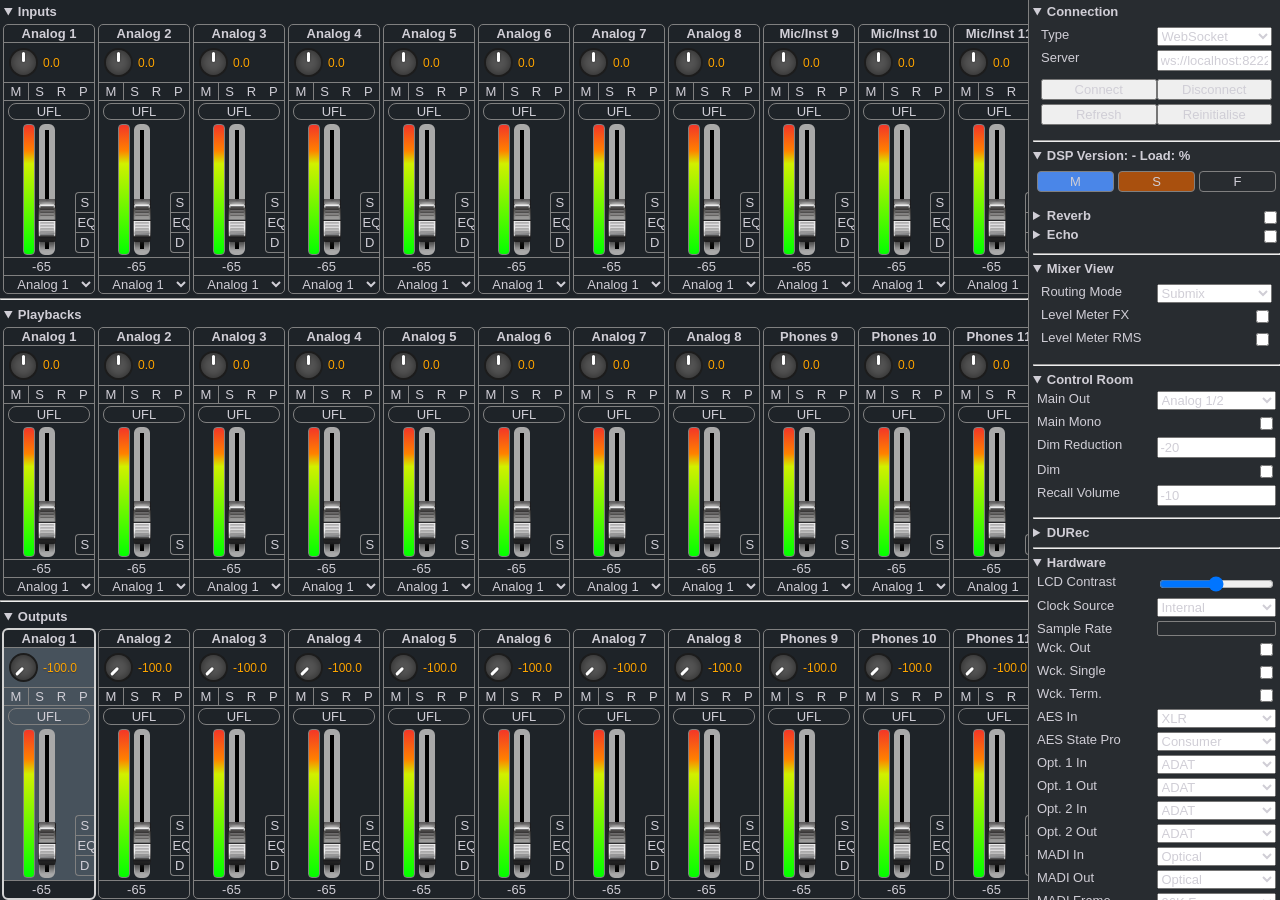
==== commit e11c5bd5: "ci: deploy web/pub from dev@577786f" ====
--- a/index.html
+++ b/index.html
@@ -95,10 +95,7 @@
 						</label>
 						<label data-flags="reflevel">Ref. Level
 							<select id="reflevel">
-								<option data-type="output">+4 dBu</option>
-								<option>+13 dBu</option>
-								<option>+19 dBu</option>
-								<option data-type="output">+24 dBu</option>
+								<!-- options populated dynamically from device definition -->
 							</select>
 						</label>
 						<label data-flags="gain">Gain
@@ -143,66 +140,7 @@
 						<label class="stereo-field">M/S Proc<span><input type="checkbox" id="msproc" /></span></label>
 						<label>Phase<span><input type="checkbox" id="phase" /></span></label>
 						<label data-type="output">Loopback<span><input type="checkbox" id="loopback" value="0" /></span></label>
-						<label data-type="output">Volume Cal.
-							<input
-							id="volumecal"
-							type="range"
-							orient="vertical"
-							min="-24"
-							max="3"
-							step="0.1"
-							value="0" />
-						</label>
-						<label data-type="output">Room EQ
-							<span>
-								<input type="checkbox" id="roomeq" />
-							</span>
-						</label>
-						<label data-type="output">REQ Delay
-							<input
-							id="roomeq/delay"
-							type="range"
-							orient="vertical"
-							min="0"
-							max="4.25"
-							step="0.1"
-							value="0" />
-						</label>
-						<label data-type="output">REQ b1 Type
-							<input
-							id="roomeq/band1type"
-							type="range"
-							orient="vertical"
-							min="0"
-							max="3"
-							step="1"
-							value="0" />
-						</label>
-						<label data-type="output">REQ b1 Gain
-							<input
-							id="roomeq/band1gain"
-							type="range"
-							orient="vertical"
-							min="-20"
-							max="20"
-							step="0.1"
-							value="0" />
-						</label>
-						<label data-type="output">REQ b2 Gain
-							<input
-							id="roomeq/band2gain"
-							type="range"
-							orient="vertical"
-							min="-20"
-							max="20"
-							step="0.1"
-							value="0" />
-						</label>
-						<!-- VOLUMECAL KNOB HIER
-						<label data-flags="volumecal">VolCal
-						<div class="knob-target"></div>
-						</label>-->
-						<!--							<button id="roomeq-show" data-type="output" class="roomeq">Room EQ</button>-->
+						<button id="roomeq-show" data-type="output" class="roomeq">Room EQ</button>
 					</fieldset>
 				</div>
 				<div class="channel-panel channel-panel-eq" data-type="input output">
@@ -1007,20 +945,21 @@
 						<legend>Console Log</legend>
 						<label title="Logs incoming OSC Messages in Broser Console. For better Performance, disable if not needed.">
 							<input type="checkbox" id="debug-incoming"> Incoming OSC
-						</label><br>
+						</label>
 						<label title="Logs outgoing OSC Messages in Broser Console. For better Performance, disable if not needed.">
 							<input type="checkbox" id="debug-outgoing"> Outgoing OSC
-						</label><br>
+						</label>
 						<label title="Logs other OSC Messages in Broser Console. For better Performance, disable if not needed.">
 							<input type="checkbox" id="debug-other"> Other OSC
-						</label><br>
-						<label title="Logs Level-Meter OSC Messages in Broser Console. Floods the Console! Eenable only if needed.">>
+						</label>
+						<label title="Logs Level-Meter OSC Messages in Broser Console. Floods the Console! Eenable only if needed.">
 							<input type="checkbox" id="debug-level"> Levels
-						</label><br>
-						<label title="Logs ARC USB related OSC Messages in Broser Console. For better Performance, disable if not needed.">>
+						</label>
+						<label title="Logs ARC USB related OSC Messages in Broser Console. For better Performance, disable if not needed.">
 							<input type="checkbox" id="debug-arc"> ARC messages
 						</label>
-					</fieldset>
+					</fieldset>	
+						<hr />
 					<fieldset>
 						<legend>Register/Value</legend>
 						<label>Reg (0x...)
--- a/css/theme/tm_dark_hi.css
+++ b/css/theme/tm_dark_hi.css
@@ -133,6 +133,7 @@
 
 .toggle-button:has(> input[type="checkbox"]:checked) {
 	background-color: var(--toggle-checked-color);
+	color: var(--background-color);
 }
 
 /* Mute & Solo Buttons */
@@ -306,15 +307,24 @@
 }
 
 .channel:has(.channel-show-settings:not(:checked)) ~ .channel-panel-settings {
-	display: none;
+	width: 0;
+	padding: 0;
+	border-left-width: 0;
+	overflow: hidden;
 }
 
 .channel:has(.channel-show-eq:not(:checked)) ~ .channel-panel-eq {
-	display: none;
+	width: 0;
+	padding: 0;
+	border-left-width: 0;
+	overflow: hidden;
 }
 
 .channel:has(.channel-show-dynamics:not(:checked)) ~ .channel-panel-dynamics {
-	display: none;
+	width: 0;
+	padding: 0;
+	border-left-width: 0;
+	overflow: hidden;
 }
 
 .channel-name-form {
@@ -504,12 +514,14 @@
 .channel:has(~ .channel-panel-dynamics :is(.dynamics, .autolevel):checked) .channel-show-dynamics-label,
 .channel:has(~ .channel-panel-settings :is(.roomeq, .loopback, .crossfeed):checked) .channel-show-settings-label
 {
-	box-shadow: inset 0 0 0.5em selecteditem;
-	box-shadow: inset 0 0 8px 2px orange;
+	box-shadow: inset 0 0 1.5em selecteditem;
 }
 
 .channel-panel-settings:has(.stereo:not(:checked)) .stereo-field {
-	display: none;
+		width: 0;
+	padding: 0;
+	border-left-width: 0;
+	overflow: hidden;
 }
 
 .channel-panel {
@@ -519,6 +531,11 @@
 	padding: 4px;
 	width: 200px;
 	overflow-y: auto;
+	min-width: 0;   
+	transition: width 0.3s ease,
+	            padding 0.3s ease,
+	            border-left-width 0.3s ease !important;
+	box-sizing: border-box;   
 }
 
 .channel-panel fieldset {
@@ -824,7 +841,6 @@
 	color: var(--text-highlight-color);
 }
 
-
 /* ---Setup Slots--- */
 .controlroom-button-group .toggle-button:has(#setup-slotenable) {
 	background-color: var(--mute-color) !important;
--- a/css/theme/tm_dark_hi.css
+++ b/css/theme/tm_dark_hi.css
@@ -133,6 +133,7 @@
 
 .toggle-button:has(> input[type="checkbox"]:checked) {
 	background-color: var(--toggle-checked-color);
+	color: var(--background-color);
 }
 
 /* Mute & Solo Buttons */
@@ -306,15 +307,24 @@
 }
 
 .channel:has(.channel-show-settings:not(:checked)) ~ .channel-panel-settings {
-	display: none;
+	width: 0;
+	padding: 0;
+	border-left-width: 0;
+	overflow: hidden;
 }
 
 .channel:has(.channel-show-eq:not(:checked)) ~ .channel-panel-eq {
-	display: none;
+	width: 0;
+	padding: 0;
+	border-left-width: 0;
+	overflow: hidden;
 }
 
 .channel:has(.channel-show-dynamics:not(:checked)) ~ .channel-panel-dynamics {
-	display: none;
+	width: 0;
+	padding: 0;
+	border-left-width: 0;
+	overflow: hidden;
 }
 
 .channel-name-form {
@@ -504,12 +514,14 @@
 .channel:has(~ .channel-panel-dynamics :is(.dynamics, .autolevel):checked) .channel-show-dynamics-label,
 .channel:has(~ .channel-panel-settings :is(.roomeq, .loopback, .crossfeed):checked) .channel-show-settings-label
 {
-	box-shadow: inset 0 0 0.5em selecteditem;
-	box-shadow: inset 0 0 8px 2px orange;
+	box-shadow: inset 0 0 1.5em selecteditem;
 }
 
 .channel-panel-settings:has(.stereo:not(:checked)) .stereo-field {
-	display: none;
+		width: 0;
+	padding: 0;
+	border-left-width: 0;
+	overflow: hidden;
 }
 
 .channel-panel {
@@ -519,6 +531,11 @@
 	padding: 4px;
 	width: 200px;
 	overflow-y: auto;
+	min-width: 0;   
+	transition: width 0.3s ease,
+	            padding 0.3s ease,
+	            border-left-width 0.3s ease !important;
+	box-sizing: border-box;   
 }
 
 .channel-panel fieldset {
@@ -824,7 +841,6 @@
 	color: var(--text-highlight-color);
 }
 
-
 /* ---Setup Slots--- */
 .controlroom-button-group .toggle-button:has(#setup-slotenable) {
 	background-color: var(--mute-color) !important;
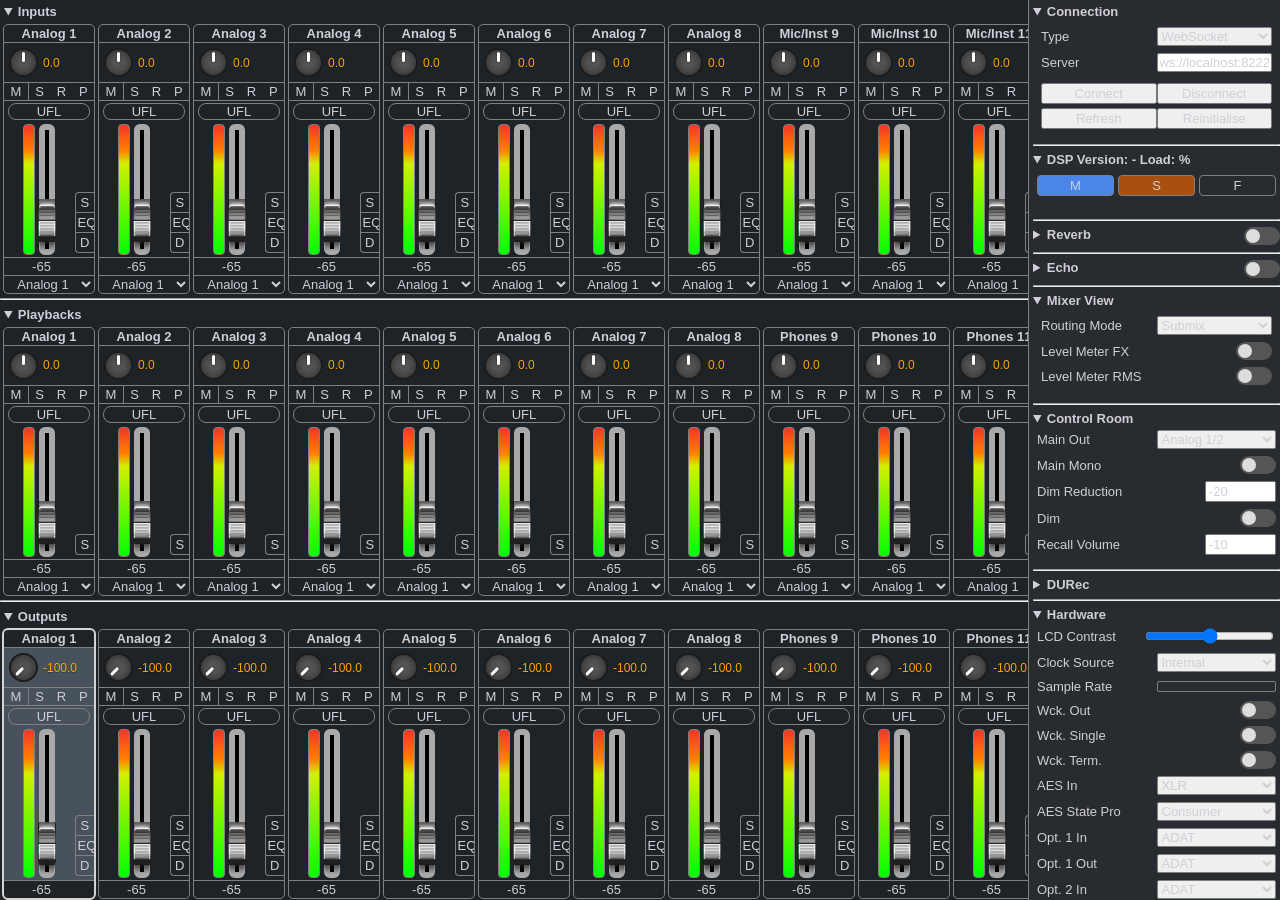
==== commit 0db93a1f: "ci: deploy web/pub from dev@3ecc84d" ====
--- a/index.html
+++ b/index.html
@@ -4,14 +4,15 @@
 		<title>oscmix Generic</title>
 		<link rel="preload" href="css/theme/tm_dark_hi.css" as="style" />
 		<link rel="stylesheet" href="css/theme/tm_dark_hi.css" />
+		<link rel="stylesheet" href="css/base.css" />
 
 		<link rel="preload" href="css/help.css" as="style" />
 		<link rel="stylesheet" href="css/help.css" media="print" onload="this.media='all'" />
 		<link rel="stylesheet" href="css/knob.css" />
 
-		<link rel="preload" href="js/oscmix.js" as="script" />
-		<link rel="preload" href="js/param.js" as="script" />
-		<link rel="preload" href="js/help.js" as="script" />
+		<link rel="modulepreload" href="js/oscmix.js" />
+		<link rel="modulepreload" href="js/param.js" />
+		<link rel="modulepreload" href="js/help.js" />
 	</head>
 	<body>
 		<template id="channel-template">
@@ -129,14 +130,16 @@
 						<!--						<label id="fx">-->
 						<!--							<div class="knob-target"></div>-->
 						<!--						</label>-->
-						<label data-type="output">Crossfeed<select id="crossfeed">
+						<label data-type="output">Crossfeed
+							<select id="crossfeed">
 								<option>Off</option>
-								<option>1</option>
-								<option>2</option>
-								<option>3</option>
-								<option>4</option>
-								<option>5</option>
-							</select></label>
+								<option>crossfeed 1</option>
+								<option>crossfeed 2</option>
+								<option>crossfeed 3</option>
+								<option>crossfeed 4</option>
+								<option>crossfeed 5</option>
+							</select>
+						</label>
 						<label class="stereo-field">M/S Proc<span><input type="checkbox" id="msproc" /></span></label>
 						<label>Phase<span><input type="checkbox" id="phase" /></span></label>
 						<label data-type="output">Loopback<span><input type="checkbox" id="loopback" value="0" /></span></label>
@@ -208,8 +211,8 @@
 									<option>12 dB/oct</option>
 									<option>18 dB/oct</option>
 									<option>24 dB/oct</option>
-								</select></label
-							>
+								</select>
+					</label>
 							<label>Freq.<input id="lowcut/freq" type="number" min="20" max="500" /></label>
 						</fieldset>
 					</details>
@@ -264,21 +267,25 @@
 			<div id="outputs" class="channel-strip"></div>
 		</div>
 		<div id="sidebar">
-			<details open>
+				<details open>
 				<summary>Connection<span id="connection-icon"></span></summary>
 				<form id="connection">
-					<fieldset>
-						<label
-							>Type<select id="connection-type">
+					<fieldset class="custom-form">
+						<label class="form-row">Type
+							<select id="connection-type">
 								<option id="connection-type-websocket" selected>WebSocket</option>
 								<option id="connection-type-midi">MIDI</option>
 							</select>
 						</label>
-						<label class="connection-midi">MIDI Input<select id="connection-midi-input"></select></label>
-						<label class="connection-midi">MIDI Output<select id="connection-midi-output"></select></label>
-						<label class="connection-websocket"
-							>Server<input id="connection-websocket-address" size="1" value="ws://localhost:8222"
-							/></label>
+						<label class="connection-midi form-row">MIDI Input
+							<select id="connection-midi-input"></select>
+						</label>
+						<label class="connection-midi form-row">MIDI Output
+							<select id="connection-midi-output"></select>
+						</label>
+						<label class="connection-websocket form-row">Server
+							<input id="connection-websocket-address" size="1" value="ws://localhost:8222" />
+						</label>
 					</fieldset>
 					<fieldset>
 						<button id="connection-connect">Connect</button>
@@ -289,7 +296,6 @@
 				</form>
 			</details>
 			<hr />
-		
 
 			<details open>
 				<summary>
@@ -313,9 +319,14 @@
 					</fieldset>
 				</form>
 			</details>
-
+			<hr />
 			<details>
-				<summary>Reverb<input id="reverb-enabled" type="checkbox" /></summary>
+				<summary>Reverb
+					<label class="switch">
+						<input id="reverb-enabled" type="checkbox" />
+						<span class="slider"></span>
+					</label>
+				</summary>
 				<fieldset>
 					<label>Type
                         <select id="reverb-type">
@@ -350,9 +361,14 @@
 					<label>Width<input id="reverb-width" type="number" min="0" max="1" step="0.01" /></label>
 				</fieldset>
 			</details>
-	
+			<hr />	
 			<details>
-				<summary>Echo<input id="echo-enabled" type="checkbox" /></summary>
+				<summary>Echo
+					<label class="switch">
+						<input id="echo-enabled" type="checkbox" />
+						<span class="slider"></span>
+					</label>
+				</summary>
 				<fieldset>
 					<label>Type
                         <select id="echo-type">
@@ -380,89 +396,35 @@
 			<details open>
 				<summary>Mixer View</summary>
 				<form id="view">
-					<fieldset>
-						<label
-							>Routing Mode<select id="routing-mode" name="routingmode">
+					<fieldset class="custom-form">
+						<label class="form-row">Routing Mode
+							<select id="routing-mode" name="routingmode">
 								<option value="submix">Submix</option>
 								<option value="free">Free</option>
-							</select></label
-						>
-						<label
-							>Level Meter FX<span><input id="meter-fx" name="meterfx" type="checkbox" /></span
-							></label>
-						<label
-							>Level Meter RMS<span><input id="meter-rms" name="meterrms" type="checkbox" /></span
-							></label>
+							</select>
+						</label>
+						<label class="form-row">Level Meter FX
+							<div class="switch">
+								<input id="meter-fx" name="meterfx" type="checkbox" />
+								<span class="slider"></span>
+							</div>
+						</label>
+						<label class="form-row">Level Meter RMS
+							<div class="switch">
+								<input id="meter-rms" name="meterrms" type="checkbox" />
+								<span class="slider"></span>
+							</div>
+						</label>
 					</fieldset>
 				</form>
 			</details>
 			<hr />
-
-
-			<!--			<details>
-			<summary>Reverb<input id="reverb-enabled" type="checkbox"></summary>
-			<fieldset>
-			<label>Type<select id="reverb-type">
-			<option>Small Room</option>
-			<option>Medium Room</option>
-			<option>Large Room</option>
-			<option>Walls</option>
-			<option>Shorty</option>
-			<option>Attack</option>
-			<option>Swagger</option>
-			<option>Old School</option>
-			<option>Echoistic</option>
-			<option>8plus9</option>
-			<option>Grand Wide</option>
-			<option>Thicker</option>
-			<option>Envelope</option>
-			<option>Gated</option>
-			<option>Space</option>
-			</select></label>
-			<label>Pre Delay<input id="reverb-predelay" type="number" min="0" max="999" step="1"></label>
-			<label>Low Cut<input id="reverb-lowcut" type="number" min="20" max="500" step="1"></label>
-			<label>Room Scale<input id="reverb-roomscale" type="number" min="0.5" max="3" step="0.01"></label>
-			<label>Attack<input id="reverb-attack" type="number" min="5" max="400" step="1"></label>
-			<label>Hold<input id="reverb-hold" type="number" min="5" max="400" step="1"></label>
-			<label>Release<input id="reverb-release" type="number" min="5" max="400" step="1"></label>
-			<label>High Cut<input id="reverb-highcut" type="number" min="2000" max="20000" step="100"></label>
-			<label>Time<input id="reverb-time" type="number" min="0.1" max="4.9" step="0.1"></label>
-			<label>High Damp<input id="reverb-highdamp" type="number" min="2000" max="20000" step="100"></label>
-			<label>Smooth<input id="reverb-smooth" type="number" min="0" max="100" step="1"></label>
-			<label>Volume<input id="reverb-volume" type="number" min="-65" max="6" step="0.5"></label>
-			<label>Width<input id="reverb-width" type="number" min="0" max="1" step="0.01"></label>
-			</fieldset>
-			</details>
-			<hr>
-			<details>
-			<summary>Echo<input id="echo-enabled" type="checkbox"></summary>
-			<fieldset>
-			<label>Type<select id="echo-type">
-			<option>Stereo Echo</option>
-			<option>Stereo Cross</option>
-			<option>Pong Echo</option>
-			</select></label>
-			<label>Delay<input id="echo-delay" type="number" min="0" max="2" step="0.01"></label>
-			<label>Feedback<input id="echo-feedback" type="number" min="0" max="100" step="1"></label>
-			<label>Width<input id="echo-width" type="number" min="0" max="1" step="0.01"></label>
-			<label>High Cut<select id="echo-highcut">
-			<option>Off</option>
-			<option>16 kHz</option>
-			<option>12 kHz</option>
-			<option>8 kHz</option>
-			<option>4 kHz</option>
-			<option>2 kHz</option>
-			</select></label>
-			<label>Volume<input id="echo-volume" type="number" min="-65" max="6" step="0.5"></label>
-			</fieldset>
-			</details>
-			<hr>-->
 
 			<details open>
 				<summary>Control Room</summary>
-				<fieldset>
-					<label
-						>Main Out<select id="controlroom-mainout">
+				<fieldset class="custom-form">
+					<label class="form-row">Main Out
+						<select id="controlroom-mainout">
 							<option>Analog 1/2</option>
 							<option>Analog 3/4</option>
 							<option>Analog 5/6</option>
@@ -478,50 +440,40 @@
 							<option>ADAT 11/12</option>
 							<option>ADAT 13/14</option>
 							<option>ADAT 15/16</option>
-						</select></label
-					>
-					<label
-						>Main Mono<span><input id="controlroom-mainmono" type="checkbox" /></span
-						></label>
-					<label
-						>Dim Reduction<input
-						id="controlroom-dimreduction"
-						type="number"
-						min="-65"
-						max="0"
-						step="0.1"
-						value="-20"
-						/></label>
-					<label>Dim
-					    <span>
-					        <input id="controlroom-dim" type="checkbox" />
-					     </span>
-					</label>
-					<label
-						>Recall Volume<input
-						id="controlroom-recallvolume"
-						type="number"
-						min="-65"
-						max="0"
-						step="0.1"
-						value="-10"
-						/></label>
+						</select>
+					</label>
+					<label class="form-row">Main Mono
+						<div class="switch">
+							<input id="controlroom-mainmono" type="checkbox" />
+							<span class="slider"></span>
+						</div>
+					</label>
+					<label class="form-row">Dim Reduction
+						<input id="controlroom-dimreduction" type="number" min="-65" max="0" step="0.1" value="-20" />
+					</label>
+					<label class="form-row">Dim
+						<div class="switch">
+							<input id="controlroom-dim" type="checkbox" />
+							<span class="slider"></span>
+						</div>
+					</label>
+					<label class="form-row">Recall Volume
+						<input id="controlroom-recallvolume" type="number" min="-65" max="0" step="0.1" value="-10" />
+					</label>
 				</fieldset>
 			</details>
 			<hr />
 			<details>
 				<summary>DURec</summary>
-				<fieldset>
-					<label
-						>File:
+				<fieldset class="custom-form">
+					<label class="form-row">File:
 						<select id="durec-file">
 							<option value="-1">New Recording...</option>
 						</select>
 					</label>
 					<label>Samplerate: <output id="durec-samplerate">---</output></label>
 					<label>Channels: <output id="durec-channels">--</output></label>
-					<label
-						>Time:
+					<label class="form-row">Time:
 						<input type="range" id="durec-time" min="0" max="0" step="1" />
 					</label>
 					<output id="durec-time-display">00:00:00</output>
@@ -536,18 +488,18 @@
 			<hr />
 			<details open>
 				<summary>Hardware</summary>
-				<fieldset>
-					<label>LCD Contrast
+				<fieldset class="custom-form">
+					<label class="form-row">LCD Contrast
 						<input
 						type="range"
 						id="hardware-lcdcontrast"
-						orient="vertical"
+						orient="horizontal"
 						min="-20"
 						max="20"
 						step="1"
 						value="0" />
 					</label>
-					<label>Clock Source
+					<label class="form-row">Clock Source
 						<select id="clock-source">
 							<option>Internal</option>
 							<option>Word Clock</option>
@@ -558,48 +510,63 @@
 							<option>MADI Coax.</option>
 						</select>
 					</label>
-					<label>Sample Rate<output id="clock-samplerate"></output></label>
-					<label>Wck. Out<span><input id="clock-wckout" type="checkbox" /></span></label>
-					<label>Wck. Single<span><input id="clock-wcksingle" type="checkbox" /></span></label>
-					<label>Wck. Term.<span><input id="clock-wckterm" type="checkbox" /></span></label>
-					<label>AES In
+					<label class="form-row">Sample Rate<output id="clock-samplerate"></output></label>
+					<label class="form-row">Wck. Out
+						<div class="switch">
+							<input id="clock-wckout" type="checkbox" />
+							<span class="slider"></span>
+						</div>
+					</label>
+					<label class="form-row">Wck. Single
+						<div class="switch">
+							<input id="clock-wcksingle" type="checkbox" />
+							<span class="slider"></span>
+						</div>
+					</label>
+					<label class="form-row">Wck. Term.
+						<div class="switch">
+							<input id="clock-wckterm" type="checkbox" />
+							<span class="slider"></span>
+						</div>
+					</label>
+					<label class="form-row">AES In
 						<select id="hardware-aesin">
 							<option>XLR</option>
 							<option>Opt. 2</option>
 						</select>
 					</label>
-					<label>AES State Pro<select id="hardware-spdifout">
+					<label class="form-row">AES State Pro
+						<select id="hardware-spdifout">
 							<option>Consumer</option>
 							<option>Professional</option>
 						</select></label>
-					<label
-						>Opt. 1 In<select id="hardware-opticalin">
+					<label class="form-row">Opt. 1 In
+						<select id="hardware-opticalin">
 							<option>ADAT</option>
 							<option>S/PDIF</option>
-						</select></label
-					>
-					<label
-						>Opt. 1 Out<select id="hardware-opticalout">
+						</select>
+					</label>
+					<label class="form-row">Opt. 1 Out
+						<select id="hardware-opticalout">
 							<option>ADAT</option>
 							<option>S/PDIF</option>
-						</select></label
-					>
-					<label
-						>Opt. 2 In<select id="hardware-opticalin2">
+						</select>
+					</label>
+					<label class="form-row">Opt. 2 In
+						<select id="hardware-opticalin2">
 							<option>ADAT</option>
 							<option>S/PDIF</option>
 							<option>AES</option>
-						</select></label
-					>
-					<label
-						>Opt. 2 Out<select id="hardware-opticalout2">
+						</select>
+					</label>
+					<label class="form-row">Opt. 2 Out
+						<select id="hardware-opticalout2">
 							<option>ADAT</option>
 							<option>S/PDIF</option>
 							<option>AES</option>
-						</select></label
-					>
-					<label
-						>MADI In
+						</select>
+					</label>
+					<label class="form-row">MADI In
 						<select id="hardware-madiinput">
 							<option>Optical</option>
 							<option>Coaxial</option>
@@ -607,255 +574,110 @@
 							<option>Split</option>
 						</select>
 					</label>
-					<label
-						>MADI Out
+					<label class="form-row">MADI Out
 						<select id="hardware-madioutput">
 							<option>Optical</option>
 							<option>Mirror</option>
 							<option>Split</option>
 						</select>
 					</label>
-					<label
-						>MADI Frame
+					<label class="form-row">MADI Frame
 						<select id="hardware-madiframe">
 							<option>96K Frame</option>
 							<option>48K Frame</option>
 						</select>
 					</label>
-					<label
-						>MADI Format
+					<label class="form-row">MADI Format
 						<select id="hardware-madiformat">
 							<option>56 (28) ch</option>
 							<option>64 (32 ch)</option>
 						</select>
 					</label>
-					<label
-						>Record EQ+D<span><input id="hardware-eqdrecord" type="checkbox" /></span
-						></label>
-					<label
-						>DSP Available
+					<label class="form-row">Record EQ+D
+						<div class="switch">
+							<input id="hardware-eqdrecord" type="checkbox" />
+							<span class="slider"></span>
+						</div>
+					</label>
+					<label class="form-row">DSP Available
 						<output id="hardware-dspavail"></output>
 					</label>
-					<label
-						>DSP Status
+					<label class="form-row">DSP Status
 						<output id="hardware-dspstatus"></output>
 					</label>
-					<label
-						>CC Mode<select id="hardware-ccmode">
+					<label class="form-row">CC Mode
+						<select id="hardware-ccmode">
 							<option>Off</option>
 							<option>On</option>
-						</select></label
-					>
-					<label
-						>Interface Mode<select id="hardware-interfacemode">
+						</select>
+					</label>
+					<label class="form-row">Interface Mode
+						<select id="hardware-interfacemode">
 							<option>Auto</option>
 							<option>USB2</option>
 							<option>USB3</option>
 							<option>CC</option>
-						</select></label
-					>
-					<label
-						>CC Mix<select id="hardware-ccmix">
+						</select>
+					</label>
+					<label class="form-row">CC Mix
+						<select id="hardware-ccmix">
 							<option>TotalMix</option>
 							<option>6 ch. + phones</option>
 							<option>8 ch.</option>
 							<option>20 ch.</option>
-						</select></label
-					>
+						</select>
+					</label>
 
-					<label
-						>CC Routing<select id="hardware-ccrouting">
+					<label class="form-row">CC Routing
+						<select id="hardware-ccrouting">
 							<option>All Ch.</option>
 							<option>Phones</option>
-						</select></label
-					>
-					<label
-						>Standalone MIDI<select id="hardware-standalonemidi">
+						</select>
+					</label>
+					<label class="form-row">Standalone MIDI
+						<select id="hardware-standalonemidi">
 							<option>Off</option>
 							<option>MIDI 1</option>
 							<option>MIDI 2</option>
-						</select></label
-					>
-					<label
-						>Standalone ARC<select id="hardware-standalonearc">
+						</select>
+					</label>
+					<label class="form-row">Standalone ARC
+						<select id="hardware-standalonearc">
 							<option>Volume</option>
 							<option>1s Op</option>
 							<option>Normal</option>
-						</select></label
-					>
+						</select>
+					</label>
 				</fieldset>
 			</details>
 			<hr />
 			<details>
 				<summary>Keys</summary>
-				<fieldset>
+				<fieldset class="custom-form">
 					<label>Lock Keys
-                        <select id="hardware-lockkeys">
+						<select id="hardware-lockkeys">
 							<option>Off</option>
 							<option>Keys</option>
 							<option>All</option>
 						</select>
 					</label>
-					<label>Remap Keys
-					    <span>
-					        <input id="hardware-remapkeys" type="checkbox" />
-					    </span>
-					</label>
-					<!--					<label>Remap Keys<select id="hardware-remapkeys">-->
-					<!--						<option>Off</option>-->
-					<!--						<option>On</option>-->
-					<!--					</select></label>-->
+					<label class="form-row">Remap Keys
+						<div class="switch">
+							<input id="hardware-remapkeys" type="checkbox" />
+							<span class="slider"></span>
+						</div>
+					</label>
 					<label>MIC / GAIN
-                        <select id="hardware-programkey01">
-							<option>Default</option>
-							<option>Load Setup 1</option>
-							<option>Load Setup 2</option>
-							<option>Load Setup 3</option>
-							<option>Load Setup 4</option>
-							<option>Load Setup 5</option>
-							<option>Load Setup 6</option>
-							<option>DIM</option>
-							<option>Recall</option>
-							<option>Mute Enable</option>
-							<option>Main Mono</option>
-							<option>Main Mute</option>
-							<option>Main Out Low Cut</option>
-							<option>Main Out EQ</option>
-							<option>Main Out Dynamics</option>
-							<option>Main Out AutoLevel</option>
-							<option>Phones 9/10 Mute</option>
-							<option>Phones 9/10 Low Cut</option>
-							<option>Phones 9/10 EQ</option>
-							<option>Phones 9/10 Dynamics</option>
-							<option>Phones 9/10 AutoLevel</option>
-							<option>Phones 11/12 Mute</option>
-							<option>Phones 11/12 Low Cut</option>
-							<option>Phones 11/12 EQ</option>
-							<option>Phones 11/12 Dynamics</option>
-							<option>Phones 11/12 AutoLevel</option>
-							<option>Reverb enable</option>
-							<option>Echo enable</option>
-							<option>Durec Record</option>
-							<option>Durec Play/Pause</option>
-							<option>Durec Stop</option>
-							<option>Durec Previous</option>
-							<option>Durec Next</option>
-							<option>TotalMix FX</option>
-						</select>
+						<select id="hardware-programkey01"></select>
 					</label>
 					<label>REC / PLAY
-                        <select id="hardware-programkey02">
-							<option>Default</option>
-							<option>Load Setup 1</option>
-							<option>Load Setup 2</option>
-							<option>Load Setup 3</option>
-							<option>Load Setup 4</option>
-							<option>Load Setup 5</option>
-							<option>Load Setup 6</option>
-							<option>DIM</option>
-							<option>Recall</option>
-							<option>Mute Enable</option>
-							<option>Main Mono</option>
-							<option>Main Mute</option>
-							<option>Main Out Low Cut</option>
-							<option>Main Out EQ</option>
-							<option>Main Out Dynamics</option>
-							<option>Main Out AutoLevel</option>
-							<option>Phones 9/10 Mute</option>
-							<option>Phones 9/10 Low Cut</option>
-							<option>Phones 9/10 EQ</option>
-							<option>Phones 9/10 Dynamics</option>
-							<option>Phones 9/10 AutoLevel</option>
-							<option>Phones 11/12 Mute</option>
-							<option>Phones 11/12 Low Cut</option>
-							<option>Phones 11/12 EQ</option>
-							<option>Phones 11/12 Dynamics</option>
-							<option>Phones 11/12 AutoLevel</option>
-							<option>Reverb enable</option>
-							<option>Echo enable</option>
-							<option>Durec Record</option>
-							<option>Durec Play/Pause</option>
-							<option>Durec Stop</option>
-							<option>Durec Previous</option>
-							<option>Durec Next</option>
-							<option>TotalMix FX</option>
-						</select>
+						<select id="hardware-programkey02"></select>
 					</label>
 					<label>CHAN / MIX
-                        <select id="hardware-programkey03">
-							<option>Default</option>
-							<option>Load Setup 1</option>
-							<option>Load Setup 2</option>
-							<option>Load Setup 3</option>
-							<option>Load Setup 4</option>
-							<option>Load Setup 5</option>
-							<option>Load Setup 6</option>
-							<option>DIM</option>
-							<option>Recall</option>
-							<option>Mute Enable</option>
-							<option>Main Mono</option>
-							<option>Main Mute</option>
-							<option>Main Out Low Cut</option>
-							<option>Main Out EQ</option>
-							<option>Main Out Dynamics</option>
-							<option>Main Out AutoLevel</option>
-							<option>Phones 9/10 Mute</option>
-							<option>Phones 9/10 Low Cut</option>
-							<option>Phones 9/10 EQ</option>
-							<option>Phones 9/10 Dynamics</option>
-							<option>Phones 9/10 AutoLevel</option>
-							<option>Phones 11/12 Mute</option>
-							<option>Phones 11/12 Low Cut</option>
-							<option>Phones 11/12 EQ</option>
-							<option>Phones 11/12 Dynamics</option>
-							<option>Phones 11/12 AutoLevel</option>
-							<option>Reverb enable</option>
-							<option>Echo enable</option>
-							<option>Durec Record</option>
-							<option>Durec Play/Pause</option>
-							<option>Durec Stop</option>
-							<option>Durec Previous</option>
-							<option>Durec Next</option>
-							<option>TotalMix FX</option>
-						</select>
+						<select id="hardware-programkey03"></select>
 					</label>
 					<label>SETUP / REV
-                        <select id="hardware-programkey04">
-							<option>Default</option>
-							<option>Load Setup 1</option>
-							<option>Load Setup 2</option>
-							<option>Load Setup 3</option>
-							<option>Load Setup 4</option>
-							<option>Load Setup 5</option>
-							<option>Load Setup 6</option>
-							<option>DIM</option>
-							<option>Recall</option>
-							<option>Mute Enable</option>
-							<option>Main Mono</option>
-							<option>Main Mute</option>
-							<option>Main Out Low Cut</option>
-							<option>Main Out EQ</option>
-							<option>Main Out Dynamics</option>
-							<option>Main Out AutoLevel</option>
-							<option>Phones 9/10 Mute</option>
-							<option>Phones 9/10 Low Cut</option>
-							<option>Phones 9/10 EQ</option>
-							<option>Phones 9/10 Dynamics</option>
-							<option>Phones 9/10 AutoLevel</option>
-							<option>Phones 11/12 Mute</option>
-							<option>Phones 11/12 Low Cut</option>
-							<option>Phones 11/12 EQ</option>
-							<option>Phones 11/12 Dynamics</option>
-							<option>Phones 11/12 AutoLevel</option>
-							<option>Reverb enable</option>
-							<option>Echo enable</option>
-							<option>Durec Record</option>
-							<option>Durec Play/Pause</option>
-							<option>Durec Stop</option>
-							<option>Durec Previous</option>
-							<option>Durec Next</option>
-							<option>TotalMix FX</option>
-						</select>
+						<select id="hardware-programkey04"></select>
 					</label>
 				</fieldset>
 			</details>
@@ -864,29 +686,23 @@
 				<summary>Setups</summary>
 				<form id="setup" title="Setup Slots">
 					<div class="controlroom-button-group">
-						<fieldset>
-							<label class="toggle-button" title="Setup 1"
-								>Setup 1
+						<fieldset class="custom-form">
+							<label class="toggle-button form-row" title="Setup 1">Setup 1
 								<input type="radio" name="setup-slot" value="0" class="setup-slot" />
 							</label>
-							<label class="toggle-button" title="Setup 2"
-								>Setup 2
+							<label class="toggle-button form-row" title="Setup 2">Setup 2
 								<input type="radio" name="setup-slot" value="1" class="setup-slot" />
 							</label>
-							<label class="toggle-button" title="Setup 3"
-								>Setup 3
+							<label class="toggle-button form-row" title="Setup 3">Setup 3
 								<input type="radio" name="setup-slot" value="2" class="setup-slot" />
 							</label>
-							<label class="toggle-button" title="Setup 4"
-								>Setup 4
+							<label class="toggle-button form-row" title="Setup 4">Setup 4
 								<input type="radio" name="setup-slot" value="3" class="setup-slot" />
 							</label>
-							<label class="toggle-button" title="Setup 5"
-								>Setup 5
+							<label class="toggle-button form-row" title="Setup 5">Setup 5
 								<input type="radio" name="setup-slot" value="4" class="setup-slot" />
 							</label>
-							<label class="toggle-button" title="Setup 6"
-								>Setup 6
+							<label class="toggle-button form-row" title="Setup 6">Setup 6
 								<input type="radio" name="setup-slot" value="5" class="setup-slot" />
 							</label>
 						</fieldset>
@@ -908,8 +724,8 @@
 			<hr />
 			<details>
 				<summary>ARC USB</summary>
-				<fieldset>
-					<label title="Open ARC USB Control Window">ARC Control
+				<fieldset class="custom-form">
+					<label class="form-row" title="Open ARC USB Control Window">ARC Control
 						<button id="open-arc-control">Open ARC</button>
 					</label>
 				</fieldset>
@@ -917,8 +733,8 @@
 			<hr />
 				<details>
 				<summary>UI Settings</summary>
-				<fieldset>
-					<label title="Shows Help for URL Parameters">Help:
+				<fieldset class="custom-form">
+					<label class="form-row" title="Shows Help for URL Parameters">Help:
 						<button class="help-button" id="url-help-button">Open</button>
 					</label>
 				</fieldset>
@@ -926,9 +742,10 @@
 					<fieldset>
 						<label title="Select your preferred UI Theme">Theme:
 							<select id="ui-style-select">
-								<option value="css/theme/tm_dark_hi.css">TM dark (High Contrast)</option>
-								<option value="css/theme/tm_dark.css">TM dark</option>
-								<option value="css/theme/tm_light.css">TM light</option>
+								<option value="css/theme/tm_dark_hi.css">TM Dark (High Contrast)</option>
+								<option value="css/theme/tm_dark.css">TM Dark</option>
+								<option value="css/theme/tm_light.css">TM Light</option>
+								<option value="css/theme/led_light.css">LED Light</option>
 								<option value="css/theme/default.css">Minimal</option>
 								<option value="css/theme/cust.css">Custom</option>
 							</select>
@@ -982,6 +799,42 @@
 			<option value="-6" label="-6 dB"></option>
 			<option value="-18" label="-18 dB"></option>
 			<option value="-42" label="-42 dB"></option>
+		</datalist>
+		<datalist id="programkey-options">
+				<option>Default</option>
+				<option>Load Setup 1</option>
+				<option>Load Setup 2</option>
+				<option>Load Setup 3</option>
+				<option>Load Setup 4</option>
+				<option>Load Setup 5</option>
+				<option>Load Setup 6</option>
+				<option>DIM</option>
+				<option>Recall</option>
+				<option>Mute Enable</option>
+				<option>Main Mono</option>
+				<option>Main Mute</option>
+				<option>Main Out Low Cut</option>
+				<option>Main Out EQ</option>
+				<option>Main Out Dynamics</option>
+				<option>Main Out AutoLevel</option>
+				<option>Phones 9/10 Mute</option>
+				<option>Phones 9/10 Low Cut</option>
+				<option>Phones 9/10 EQ</option>
+				<option>Phones 9/10 Dynamics</option>
+				<option>Phones 9/10 AutoLevel</option>
+				<option>Phones 11/12 Mute</option>
+				<option>Phones 11/12 Low Cut</option>
+				<option>Phones 11/12 EQ</option>
+				<option>Phones 11/12 Dynamics</option>
+				<option>Phones 11/12 AutoLevel</option>
+				<option>Reverb enable</option>
+				<option>Echo enable</option>
+				<option>Durec Record</option>
+				<option>Durec Play/Pause</option>
+				<option>Durec Stop</option>
+				<option>Durec Previous</option>
+				<option>Durec Next</option>
+				<option>TotalMix FX</option>
 		</datalist>
 		<script>
 			window.addEventListener("DOMContentLoaded", function () {
--- a/css/theme/tm_dark_hi.css
+++ b/css/theme/tm_dark_hi.css
@@ -59,6 +59,11 @@
 	--fx-ring-red: #ff0000;
 	--fx-center-bg: #444;
 	--fx-center-border: #00ffa1;
+
+	/* Switch widget colors */
+	--switch-off-color: #555;
+	--switch-on-color: #5588FF;
+	--switch-thumb-color: #ddd;
 }
 
 * {
@@ -96,6 +101,9 @@
 
 fieldset > label {
 	display: contents;
+}
+fieldset > label[hidden] {
+	display: none;
 }
 
 fieldset span:has(input[type="checkbox"]) {
--- a/css/theme/tm_dark_hi.css
+++ b/css/theme/tm_dark_hi.css
@@ -59,6 +59,11 @@
 	--fx-ring-red: #ff0000;
 	--fx-center-bg: #444;
 	--fx-center-border: #00ffa1;
+
+	/* Switch widget colors */
+	--switch-off-color: #555;
+	--switch-on-color: #5588FF;
+	--switch-thumb-color: #ddd;
 }
 
 * {
@@ -96,6 +101,9 @@
 
 fieldset > label {
 	display: contents;
+}
+fieldset > label[hidden] {
+	display: none;
 }
 
 fieldset span:has(input[type="checkbox"]) {
--- a/css/base.css
+++ b/css/base.css
@@ -0,0 +1,115 @@
+/*
+ * base.css - Shared widget styles loaded alongside every theme.
+ * Theme-specific colors are controlled via CSS variables defined in
+ * each theme's :root block.
+ *
+ * Default variable values (light/neutral baseline):
+ *   --switch-off-color:   #ccc
+ *   --switch-on-color:    #5555DD
+ *   --switch-thumb-color: white
+ *   --border-color:       (required, defined per theme)
+ */
+
+/* - Ensure the HTML hidden attribute is never overridden by display rules */
+[hidden] {
+	display: none !important;
+}
+
+/* - Summary: support both bare <input> and .switch label in summary rows */
+summary > input,
+summary > label.switch {
+	float: right;
+}
+
+/* - Switch widget -------------------------------------------------------- */
+.switch {
+	position: relative;
+	display: inline-block;
+	width: 36px;
+	height: 18px;
+}
+
+.switch input {
+	opacity: 0;
+	width: 0;
+	height: 0;
+}
+
+.slider {
+	position: absolute;
+	cursor: pointer;
+	top: 0;
+	left: 0;
+	right: 0;
+	bottom: 0;
+	background-color: var(--switch-off-color, #ccc);
+	transition: 0.3s;
+	border-radius: 24px;
+}
+
+.slider::before {
+	position: absolute;
+	content: "";
+	height: 14px;
+	width: 14px;
+	left: 2px;
+	bottom: 2px;
+	background-color: var(--switch-thumb-color, white);
+	transition: 0.2s;
+	border-radius: 50%;
+}
+
+input:checked + .slider {
+	background-color: var(--switch-on-color, #5555DD);
+}
+
+input:checked + .slider::before {
+	transform: translateX(18px);
+}
+
+/* - Form layout ---------------------------------------------------------- */
+.custom-form {
+	border: none;
+	border-radius: 8px;
+	padding: 10px 15px;
+	display: flex;
+	flex-direction: column;
+}
+
+.form-row {
+	display: flex;
+	justify-content: space-between;
+	align-items: center;
+	margin-bottom: 3px;
+	width: 100%;
+	cursor: pointer;
+}
+
+.form-row output {
+	display: flex;
+	padding: 2px;
+	border: 1px solid var(--border-color);
+	border-radius: 2px;
+	min-height: 1.1em;
+	width: 50%;
+	justify-content: flex-start;
+	align-items: center;
+	box-sizing: border-box;
+}
+
+.form-row select {
+	border: 1px solid var(--border-color);
+	border-radius: 2px;
+	display: inline-block;
+	min-height: 1.1em;
+	width: 50%;
+}
+
+.form-row input[type="text"],
+.form-row input:not([type]) {
+	border: 1px solid var(--border-color);
+	border-radius: 2px;
+	min-height: 1.1em;
+	width: 50%;
+	box-sizing: border-box;
+}
